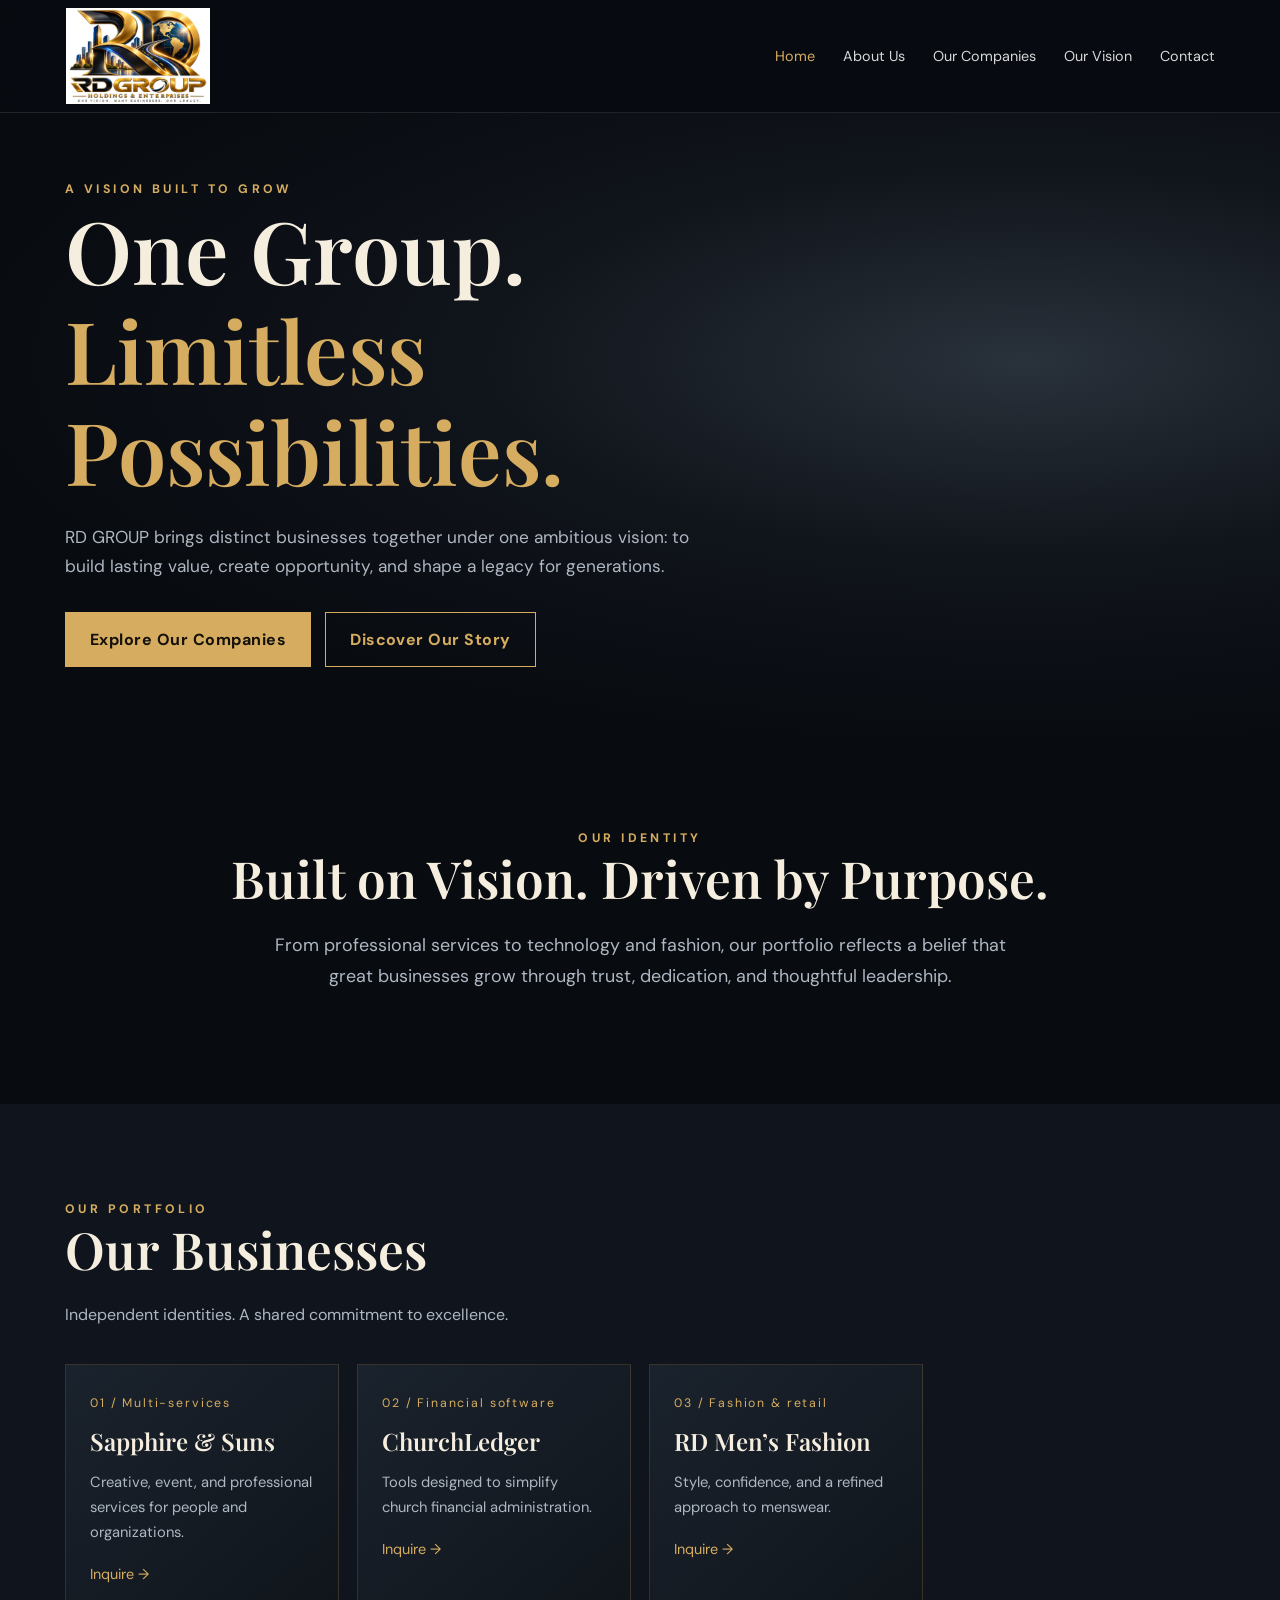
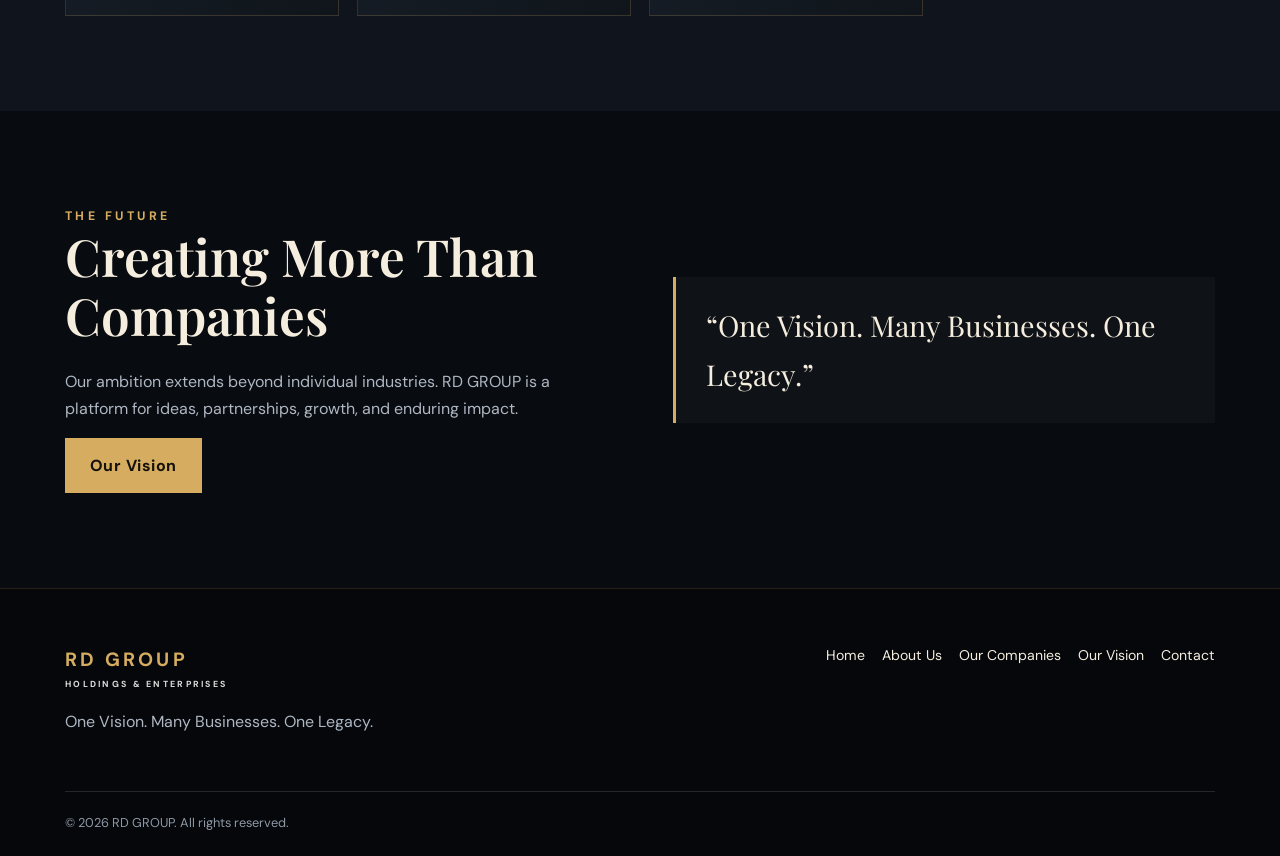
==== index.html @ f7d11ef2 "Move RD Group logo to header on all pages" ====
<!doctype html><html lang="en"><head><meta charset="UTF-8"><meta name="viewport" content="width=device-width,initial-scale=1"><meta name="description" content="RD GROUP luxury corporate parent brand and portfolio."><title>Home | RD GROUP</title><link rel="stylesheet" href="styles.css"></head><body><header class="header"><div class="container navwrap"><a class="brand" href="index.html" aria-label="RD Group home"><img class="header-logo" src="assets/rd-group-logo.jpeg" alt="RD Group — Holdings & Enterprises"></a><button class="menu" aria-label="Toggle navigation" aria-expanded="false">☰</button><nav class="links" aria-label="Main navigation"><a class="active" href="index.html">Home</a><a class="" href="about.html">About Us</a><a class="" href="companies.html">Our Companies</a><a class="" href="vision.html">Our Vision</a><a class="" href="contact.html">Contact</a></nav></div></header><main><section class="hero"><div class="container hero-grid"><div><div class="eyebrow">A vision built to grow</div><h1>One Group.<br><span class="gold">Limitless Possibilities.</span></h1><p>RD GROUP brings distinct businesses together under one ambitious vision: to build lasting value, create opportunity, and shape a legacy for generations.</p><div class="buttons"><a class="btn" href="companies.html">Explore Our Companies</a><a class="btn alt" href="about.html">Discover Our Story</a></div></div></div></section><section class="section"><div class="container center"><div class="eyebrow">Our identity</div><h2>Built on Vision. Driven by Purpose.</h2><p class="lead">From professional services to technology and fashion, our portfolio reflects a belief that great businesses grow through trust, dedication, and thoughtful leadership.</p></div></section><section class="section dark"><div class="container"><div class="eyebrow">Our portfolio</div><h2>Our Businesses</h2><p>Independent identities. A shared commitment to excellence.</p><div class="grid"><article class="card"><div class="num">01 / Multi-services</div><h3>Sapphire &amp; Suns</h3><p>Creative, event, and professional services for people and organizations.</p><a href="contact.html">Inquire →</a></article><article class="card"><div class="num">02 / Financial software</div><h3>ChurchLedger</h3><p>Tools designed to simplify church financial administration.</p><a href="contact.html">Inquire →</a></article><article class="card"><div class="num">03 / Fashion &amp; retail</div><h3>RD Men’s Fashion</h3><p>Style, confidence, and a refined approach to menswear.</p><a href="contact.html">Inquire →</a></article></div></div></section><section class="section"><div class="container split"><div><div class="eyebrow">The future</div><h2>Creating More Than Companies</h2><p>Our ambition extends beyond individual industries. RD GROUP is a platform for ideas, partnerships, growth, and enduring impact.</p><a class="btn" href="vision.html">Our Vision</a></div><div class="quote">“One Vision. Many Businesses. One Legacy.”</div></div></section></main><footer class="footer"><div class="container"><div class="footgrid"><div><div class="brand">RD GROUP<small>HOLDINGS & ENTERPRISES</small></div><p>One Vision. Many Businesses. One Legacy.</p></div><nav class="footlinks"><a class="active" href="index.html">Home</a><a class="" href="about.html">About Us</a><a class="" href="companies.html">Our Companies</a><a class="" href="vision.html">Our Vision</a><a class="" href="contact.html">Contact</a></nav></div><div class="copyright">© <span id="year"></span> RD GROUP. All rights reserved.</div></div></footer><script src="script.js"></script></body></html>
---- styles.css ----
@import url('https://fonts.googleapis.com/css2?family=DM+Sans:wght@400;500;600;700&family=Playfair+Display:wght@500;600;700&display=swap');:root{--black:#080b10;--panel:#111923;--gold:#d6ad60;--cream:#f5eedf;--muted:#aeb7c2}*{box-sizing:border-box}html{scroll-behavior:smooth}body{margin:0;background:var(--black);color:var(--cream);font:16px/1.7 'DM Sans',sans-serif}a{color:inherit;text-decoration:none}h1,h2,h3{font-family:'Playfair Display',serif;line-height:1.16;font-weight:600}h1{font-size:clamp(2.7rem,7vw,5.4rem);margin:0 0 22px}h2{font-size:clamp(2rem,4vw,3.2rem);margin:0 0 22px}h3{font-size:1.5rem}p{color:var(--muted)}.container{width:min(1150px,90%);margin:auto}.header{position:sticky;top:0;z-index:20;background:#080b10ef;border-bottom:1px solid #ffffff1a;backdrop-filter:blur(15px)}.navwrap{display:flex;align-items:center;justify-content:space-between;min-height:80px}.brand{font-weight:700;letter-spacing:.16em;font-size:1.2rem;color:var(--gold)}.brand small{display:block;font-size:.55rem;letter-spacing:.26em;color:#ddd}.links{display:flex;gap:28px;align-items:center}.links a{font-size:.9rem;color:#d7d7d7}.links a:hover,.links a.active{color:var(--gold)}.menu{display:none;background:none;color:var(--gold);border:1px solid #6b5835;padding:8px 12px;border-radius:4px;font-size:1.4rem}.hero{min-height:690px;display:grid;align-items:center;background:radial-gradient(ellipse at 80% 40%,#29313a 0%,#10141b 38%,#080b10 73%)}.hero-grid{display:grid;grid-template-columns:1.05fr .95fr;gap:30px;align-items:center}.eyebrow{text-transform:uppercase;color:var(--gold);font-size:.77rem;letter-spacing:.28em;font-weight:700}.gold{color:var(--gold)}.hero p{font-size:1.08rem;max-width:560px}.hero-logo{width:100%;max-width:540px;box-shadow:0 15px 65px #0008}.buttons{display:flex;flex-wrap:wrap;gap:14px;margin-top:30px}.btn{display:inline-block;border:1px solid var(--gold);background:var(--gold);color:#14100a;font-weight:700;padding:13px 24px;letter-spacing:.03em}.btn.alt{background:transparent;color:var(--gold)}.section{padding:95px 0}.section.dark{background:#10151d}.lead{max-width:740px;font-size:1.12rem}.grid{display:grid;grid-template-columns:repeat(4,1fr);gap:18px;margin-top:35px}.card{padding:28px 24px;border:1px solid #b88c4838;background:linear-gradient(140deg,#1a222d,#10151b);min-height:235px}.card .num{font-size:.77rem;color:var(--gold);letter-spacing:.15em}.card h3{margin:14px 0}.card p{font-size:.92rem}.card a{color:var(--gold);font-size:.9rem}.split{display:grid;grid-template-columns:1fr 1fr;gap:65px;align-items:center}.quote{border-left:3px solid var(--gold);padding:24px 30px;background:#ffffff07;font-family:'Playfair Display',serif;font-size:1.8rem}.pagehero{padding:115px 0 90px;background:radial-gradient(circle at 85% 10%,#26313b,#090c12 65%);border-bottom:1px solid #ffffff16}.pagehero p{max-width:730px;font-size:1.15rem}.pill{display:inline-block;border:1px solid #98743b;padding:6px 12px;color:var(--gold);font-size:.78rem;letter-spacing:.08em;margin:6px 6px 6px 0}.contact-grid{display:grid;grid-template-columns:.8fr 1.2fr;gap:55px}.field{display:block;margin-bottom:18px;color:#e9e3d6;font-size:.9rem}.field input,.field textarea,.field select{display:block;width:100%;padding:14px;margin-top:7px;background:#151d27;border:1px solid #ffffff30;color:white;font:inherit;border-radius:0}.field textarea{min-height:150px}.notice{font-size:.86rem;color:#c9b995}.footer{padding:55px 0 22px;background:#05070b;border-top:1px solid #b88c4830}.footgrid{display:flex;justify-content:space-between;gap:30px;flex-wrap:wrap}.footlinks{display:flex;flex-wrap:wrap;gap:17px;font-size:.88rem}.copyright{border-top:1px solid #ffffff20;margin-top:40px;padding-top:20px;font-size:.8rem;color:#8e98a5}.center{text-align:center}.center .lead{margin-left:auto;margin-right:auto}@media(max-width:850px){.grid{grid-template-columns:repeat(2,1fr)}.hero-grid,.split,.contact-grid{grid-template-columns:1fr}.hero{padding:70px 0}.hero-logo{max-width:400px}.menu{display:block}.links{display:none;position:absolute;left:0;right:0;top:80px;background:#10151d;flex-direction:column;padding:24px}.links.open{display:flex}}@media(max-width:520px){.grid{grid-template-columns:1fr}.section{padding:65px 0}.pagehero{padding:75px 0}.hero-logo{max-width:100%}}
.brand:has(.header-logo){display:flex;align-items:center;line-height:1;letter-spacing:normal;padding:8px 0}.header-logo{display:block;width:145px;height:auto;max-height:96px;object-fit:contain}.hero-grid{grid-template-columns:1fr}.hero-grid>div{max-width:850px}.hero{min-height:620px}.hero p{max-width:650px}@media(max-width:850px){.links{top:100%}.header-logo{width:115px;max-height:78px}}
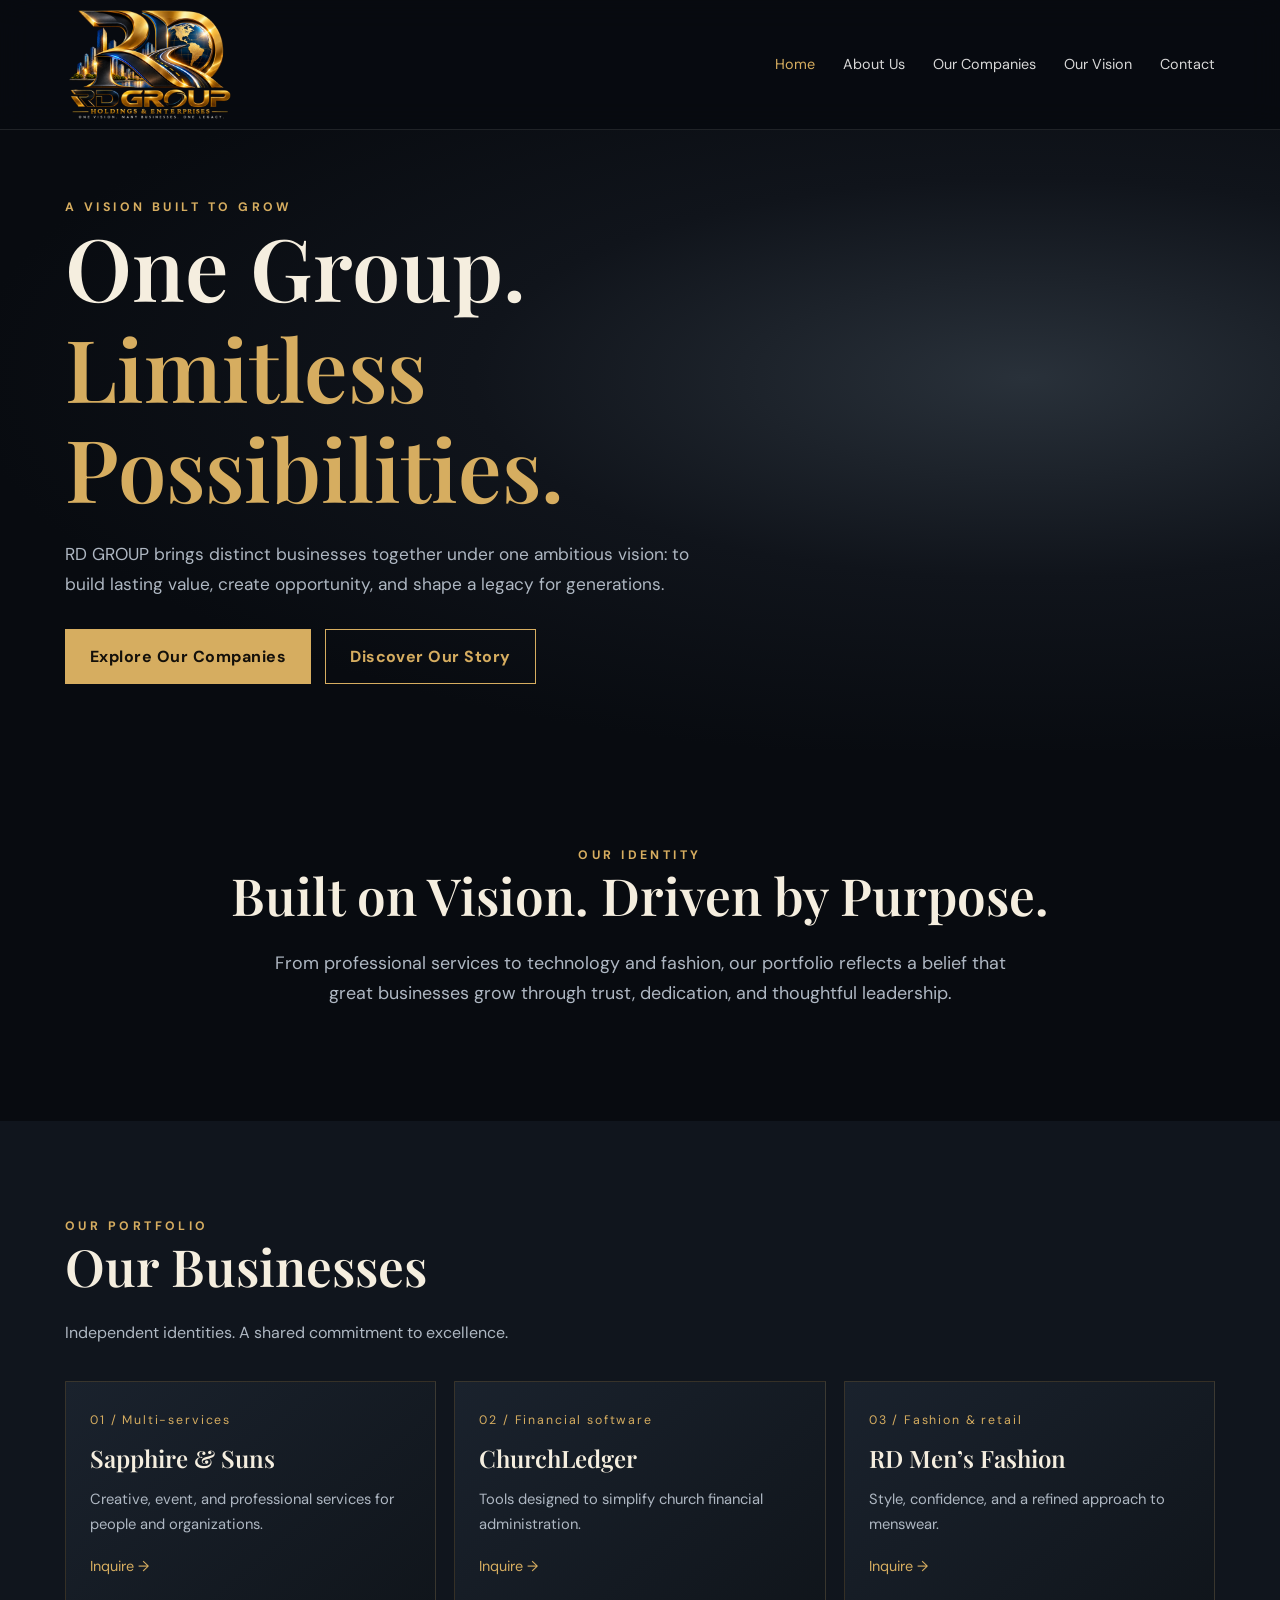
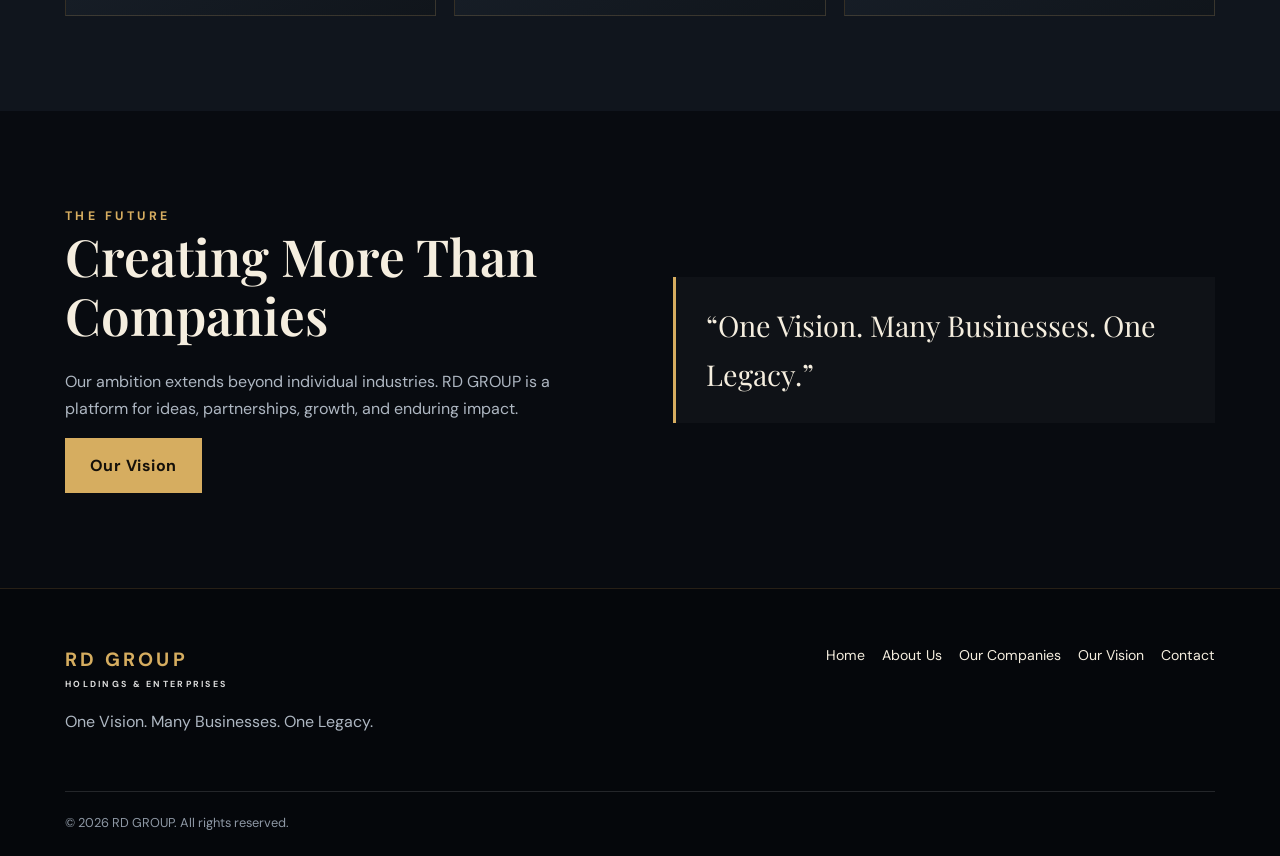
==== commit 3e003b75: "Prepare approved RD Group website for donatiengroup.com" ====
--- a/index.html
+++ b/index.html
@@ -1 +1,5 @@
-<!doctype html><html lang="en"><head><meta charset="UTF-8"><meta name="viewport" content="width=device-width,initial-scale=1"><meta name="description" content="RD GROUP luxury corporate parent brand and portfolio."><title>Home | RD GROUP</title><link rel="stylesheet" href="styles.css"></head><body><header class="header"><div class="container navwrap"><a class="brand" href="index.html" aria-label="RD Group home"><img class="header-logo" src="assets/rd-group-logo.jpeg" alt="RD Group — Holdings & Enterprises"></a><button class="menu" aria-label="Toggle navigation" aria-expanded="false">☰</button><nav class="links" aria-label="Main navigation"><a class="active" href="index.html">Home</a><a class="" href="about.html">About Us</a><a class="" href="companies.html">Our Companies</a><a class="" href="vision.html">Our Vision</a><a class="" href="contact.html">Contact</a></nav></div></header><main><section class="hero"><div class="container hero-grid"><div><div class="eyebrow">A vision built to grow</div><h1>One Group.<br><span class="gold">Limitless Possibilities.</span></h1><p>RD GROUP brings distinct businesses together under one ambitious vision: to build lasting value, create opportunity, and shape a legacy for generations.</p><div class="buttons"><a class="btn" href="companies.html">Explore Our Companies</a><a class="btn alt" href="about.html">Discover Our Story</a></div></div></div></section><section class="section"><div class="container center"><div class="eyebrow">Our identity</div><h2>Built on Vision. Driven by Purpose.</h2><p class="lead">From professional services to technology and fashion, our portfolio reflects a belief that great businesses grow through trust, dedication, and thoughtful leadership.</p></div></section><section class="section dark"><div class="container"><div class="eyebrow">Our portfolio</div><h2>Our Businesses</h2><p>Independent identities. A shared commitment to excellence.</p><div class="grid"><article class="card"><div class="num">01 / Multi-services</div><h3>Sapphire &amp; Suns</h3><p>Creative, event, and professional services for people and organizations.</p><a href="contact.html">Inquire →</a></article><article class="card"><div class="num">02 / Financial software</div><h3>ChurchLedger</h3><p>Tools designed to simplify church financial administration.</p><a href="contact.html">Inquire →</a></article><article class="card"><div class="num">03 / Fashion &amp; retail</div><h3>RD Men’s Fashion</h3><p>Style, confidence, and a refined approach to menswear.</p><a href="contact.html">Inquire →</a></article></div></div></section><section class="section"><div class="container split"><div><div class="eyebrow">The future</div><h2>Creating More Than Companies</h2><p>Our ambition extends beyond individual industries. RD GROUP is a platform for ideas, partnerships, growth, and enduring impact.</p><a class="btn" href="vision.html">Our Vision</a></div><div class="quote">“One Vision. Many Businesses. One Legacy.”</div></div></section></main><footer class="footer"><div class="container"><div class="footgrid"><div><div class="brand">RD GROUP<small>HOLDINGS & ENTERPRISES</small></div><p>One Vision. Many Businesses. One Legacy.</p></div><nav class="footlinks"><a class="active" href="index.html">Home</a><a class="" href="about.html">About Us</a><a class="" href="companies.html">Our Companies</a><a class="" href="vision.html">Our Vision</a><a class="" href="contact.html">Contact</a></nav></div><div class="copyright">© <span id="year"></span> RD GROUP. All rights reserved.</div></div></footer><script src="script.js"></script></body></html>+<!doctype html><html lang="en"><head><meta charset="UTF-8"><meta name="viewport" content="width=device-width,initial-scale=1"><meta name="description" content="RD Group brings businesses together under one vision: useful services, thoughtful growth, and a lasting legacy."><title>RD Group — Holdings & Enterprises</title><style>@import url('https://fonts.googleapis.com/css2?family=DM+Sans:wght@400;500;600;700&family=Playfair+Display:wght@500;600;700&display=swap');:root{--black:#080b10;--panel:#111923;--gold:#d6ad60;--cream:#f5eedf;--muted:#aeb7c2}*{box-sizing:border-box}html{scroll-behavior:smooth}body{margin:0;background:var(--black);color:var(--cream);font:16px/1.7 'DM Sans',sans-serif}a{color:inherit;text-decoration:none}h1,h2,h3{font-family:'Playfair Display',serif;line-height:1.16;font-weight:600}h1{font-size:clamp(2.7rem,7vw,5.4rem);margin:0 0 22px}h2{font-size:clamp(2rem,4vw,3.2rem);margin:0 0 22px}h3{font-size:1.5rem}p{color:var(--muted)}.container{width:min(1150px,90%);margin:auto}.header{position:sticky;top:0;z-index:20;background:#080b10ef;border-bottom:1px solid #ffffff1a;backdrop-filter:blur(15px)}.navwrap{display:flex;align-items:center;justify-content:space-between;min-height:80px}.brand{font-weight:700;letter-spacing:.16em;font-size:1.2rem;color:var(--gold)}.brand small{display:block;font-size:.55rem;letter-spacing:.26em;color:#ddd}.links{display:flex;gap:28px;align-items:center}.links a{font-size:.9rem;color:#d7d7d7}.links a:hover,.links a.active{color:var(--gold)}.menu{display:none;background:none;color:var(--gold);border:1px solid #6b5835;padding:8px 12px;border-radius:4px;font-size:1.4rem}.hero{min-height:690px;display:grid;align-items:center;background:radial-gradient(ellipse at 80% 40%,#29313a 0%,#10141b 38%,#080b10 73%)}.hero-grid{display:grid;grid-template-columns:1.05fr .95fr;gap:30px;align-items:center}.eyebrow{text-transform:uppercase;color:var(--gold);font-size:.77rem;letter-spacing:.28em;font-weight:700}.gold{color:var(--gold)}.hero p{font-size:1.08rem;max-width:560px}.hero-logo{width:100%;max-width:540px;box-shadow:0 15px 65px #0008}.buttons{display:flex;flex-wrap:wrap;gap:14px;margin-top:30px}.btn{display:inline-block;border:1px solid var(--gold);background:var(--gold);color:#14100a;font-weight:700;padding:13px 24px;letter-spacing:.03em}.btn.alt{background:transparent;color:var(--gold)}.section{padding:95px 0}.section.dark{background:#10151d}.lead{max-width:740px;font-size:1.12rem}.grid{display:grid;grid-template-columns:repeat(4,1fr);gap:18px;margin-top:35px}.card{padding:28px 24px;border:1px solid #b88c4838;background:linear-gradient(140deg,#1a222d,#10151b);min-height:235px}.card .num{font-size:.77rem;color:var(--gold);letter-spacing:.15em}.card h3{margin:14px 0}.card p{font-size:.92rem}.card a{color:var(--gold);font-size:.9rem}.split{display:grid;grid-template-columns:1fr 1fr;gap:65px;align-items:center}.quote{border-left:3px solid var(--gold);padding:24px 30px;background:#ffffff07;font-family:'Playfair Display',serif;font-size:1.8rem}.pagehero{padding:115px 0 90px;background:radial-gradient(circle at 85% 10%,#26313b,#090c12 65%);border-bottom:1px solid #ffffff16}.pagehero p{max-width:730px;font-size:1.15rem}.pill{display:inline-block;border:1px solid #98743b;padding:6px 12px;color:var(--gold);font-size:.78rem;letter-spacing:.08em;margin:6px 6px 6px 0}.contact-grid{display:grid;grid-template-columns:.8fr 1.2fr;gap:55px}.field{display:block;margin-bottom:18px;color:#e9e3d6;font-size:.9rem}.field input,.field textarea,.field select{display:block;width:100%;padding:14px;margin-top:7px;background:#151d27;border:1px solid #ffffff30;color:white;font:inherit;border-radius:0}.field textarea{min-height:150px}.notice{font-size:.86rem;color:#c9b995}.footer{padding:55px 0 22px;background:#05070b;border-top:1px solid #b88c4830}.footgrid{display:flex;justify-content:space-between;gap:30px;flex-wrap:wrap}.footlinks{display:flex;flex-wrap:wrap;gap:17px;font-size:.88rem}.copyright{border-top:1px solid #ffffff20;margin-top:40px;padding-top:20px;font-size:.8rem;color:#8e98a5}.center{text-align:center}.center .lead{margin-left:auto;margin-right:auto}@media(max-width:850px){.grid{grid-template-columns:repeat(2,1fr)}.hero-grid,.split,.contact-grid{grid-template-columns:1fr}.hero{padding:70px 0}.hero-logo{max-width:400px}.menu{display:block}.links{display:none;position:absolute;left:0;right:0;top:80px;background:#10151d;flex-direction:column;padding:24px}.links.open{display:flex}}@media(max-width:520px){.grid{grid-template-columns:1fr}.section{padding:65px 0}.pagehero{padding:75px 0}.hero-logo{max-width:100%}}
+.brand:has(.header-logo){display:flex;align-items:center;line-height:1;letter-spacing:normal;padding:8px 0}.header-logo{display:block;width:145px;height:auto;max-height:96px;object-fit:contain}.hero-grid{grid-template-columns:1fr}.hero-grid>div{max-width:850px}.hero{min-height:620px}.hero p{max-width:650px}@media(max-width:850px){.links{top:100%}.header-logo{width:115px;max-height:78px}}
+
+[hidden]{display:none!important}.header-logo{width:170px;max-height:114px}.grid:has(>.card:nth-child(3):last-child){grid-template-columns:repeat(3,minmax(0,1fr))}a:focus-visible,button:focus-visible{outline:2px solid var(--gold);outline-offset:5px}@media(max-width:850px){.header-logo{width:125px;max-height:84px}.grid:has(>.card:nth-child(3):last-child){grid-template-columns:1fr}}</style></head><body><header class="header"><div class="container navwrap"><a class="brand" href="#index" aria-label="RD Group home"><img class="header-logo" src="[data-uri]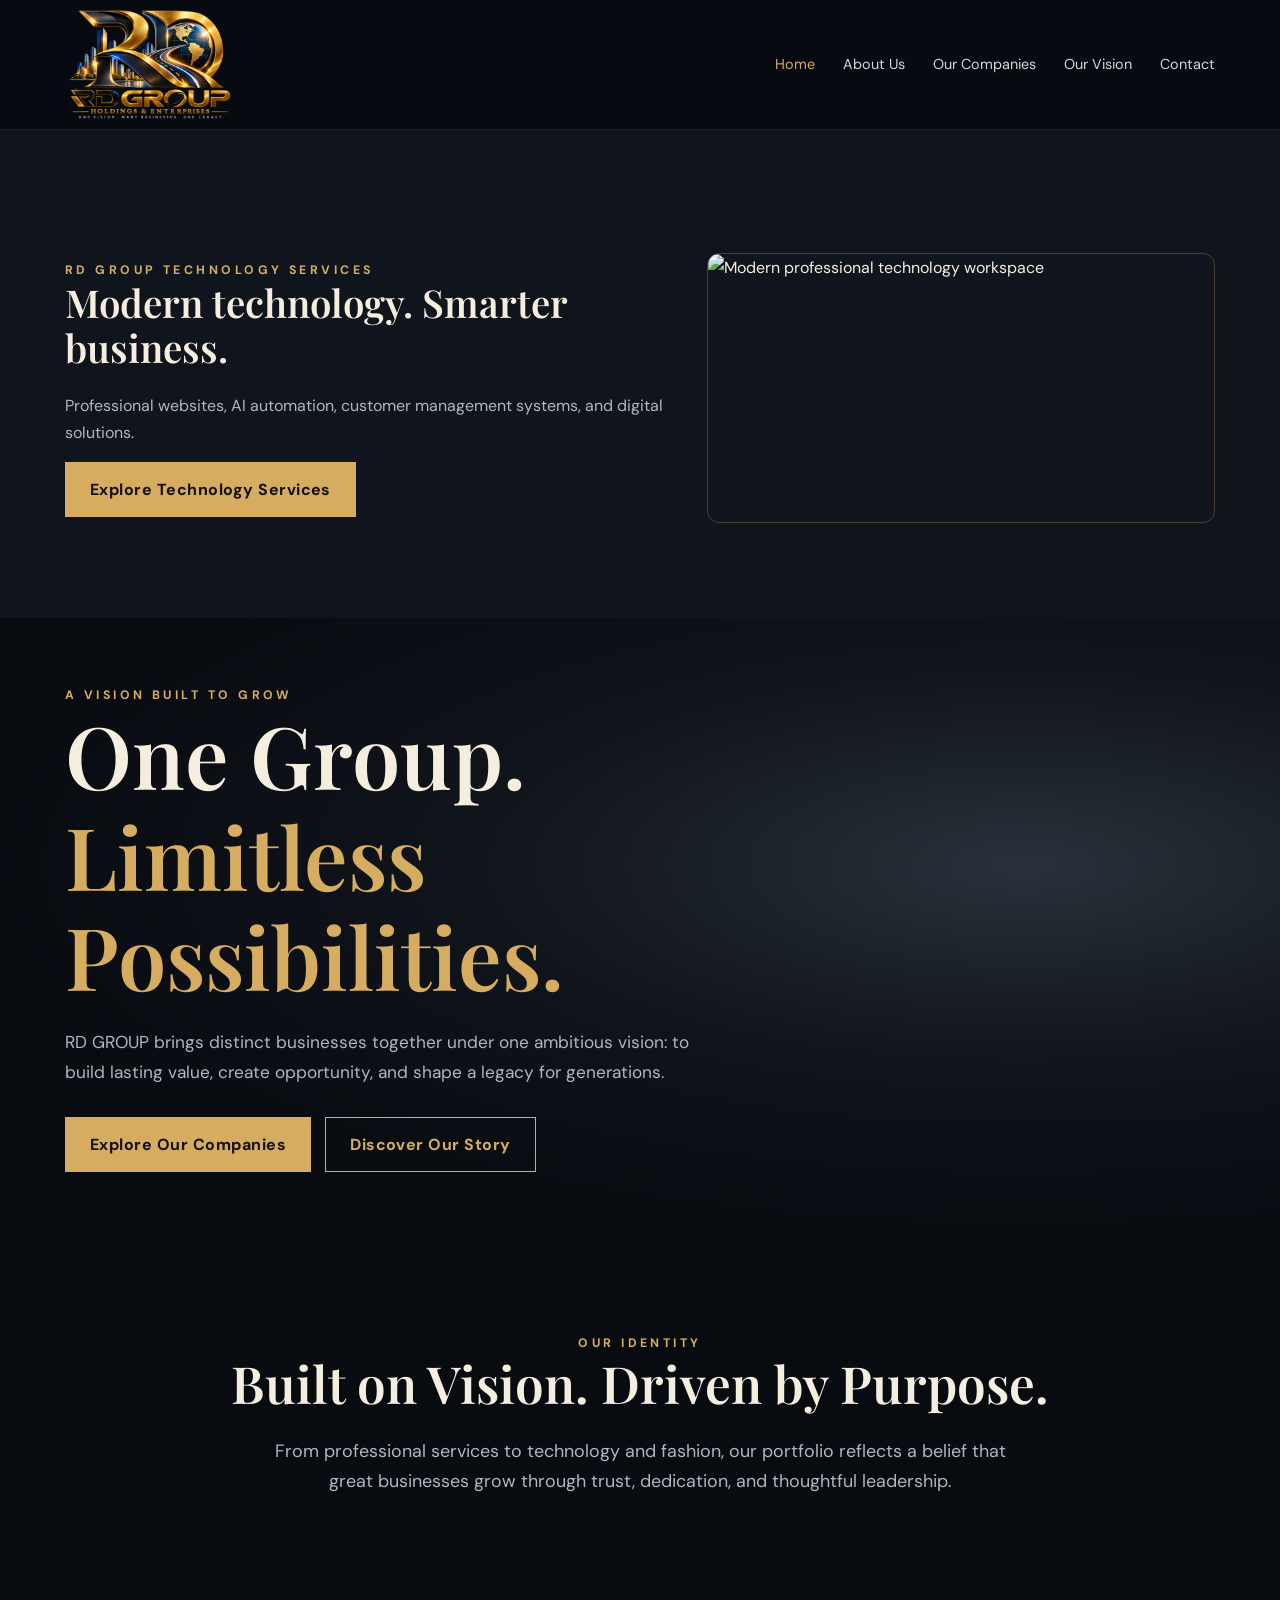
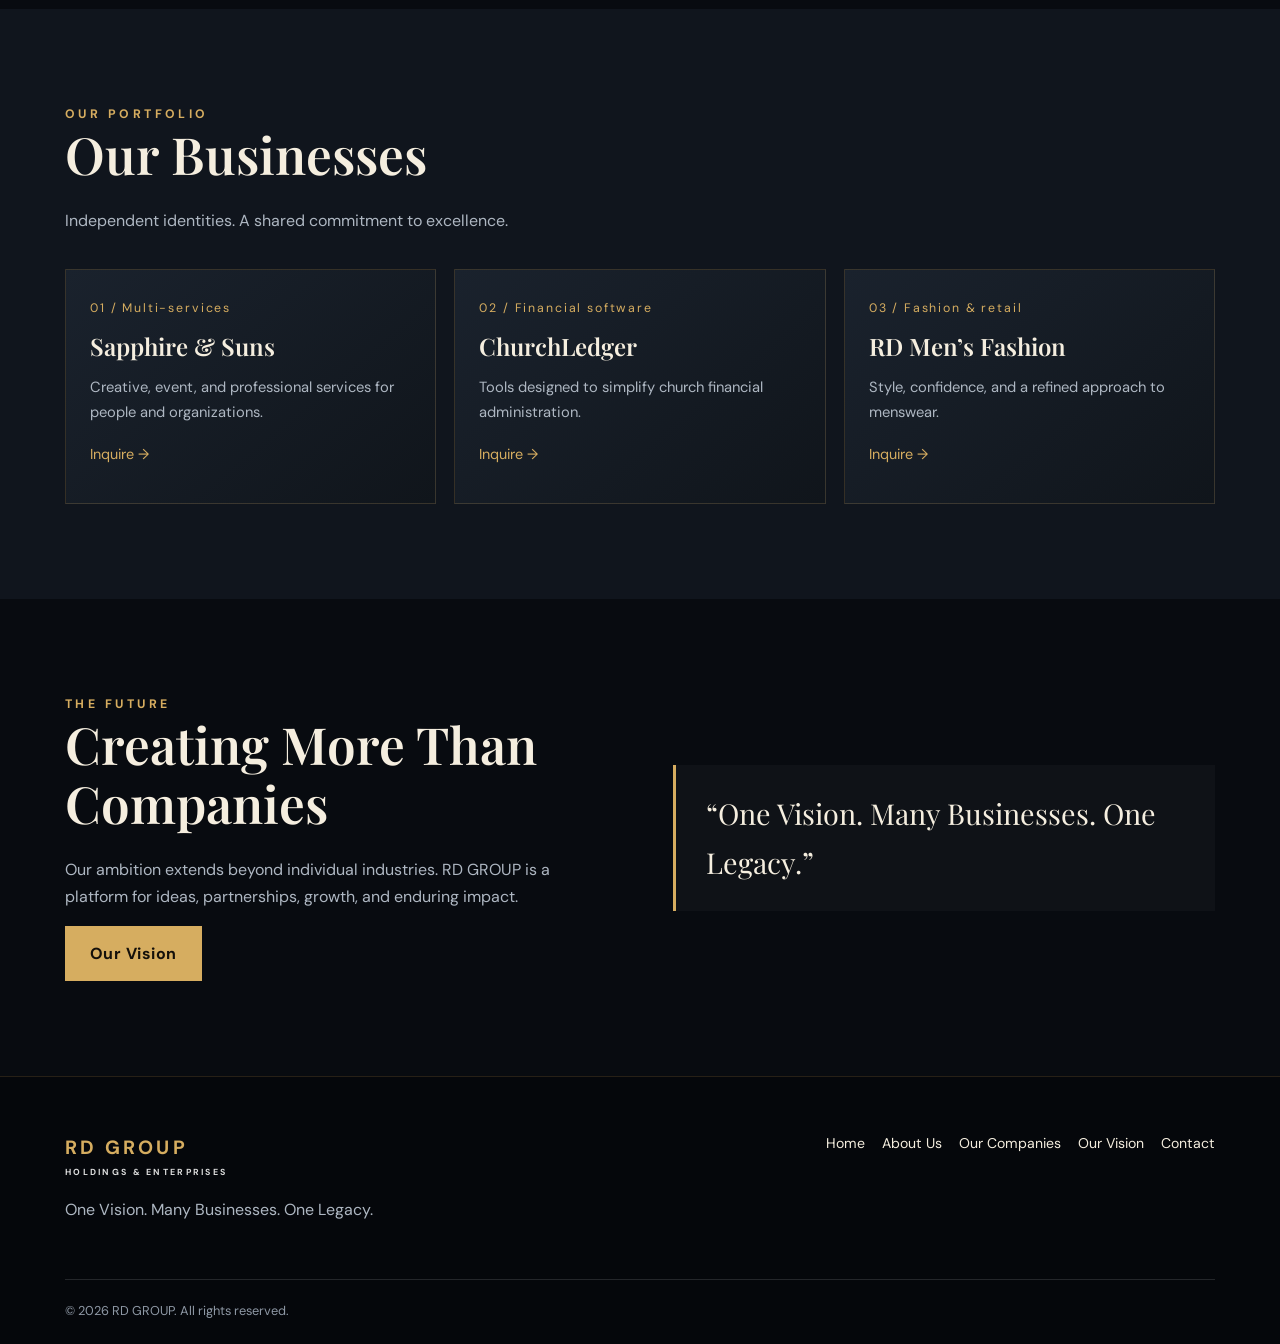
==== commit bcf329b5: "Display technology services image on RD GROUP homepage" ====
--- a/index.html
+++ b/index.html
@@ -1,5 +1,5 @@
 <!doctype html><html lang="en"><head><meta charset="UTF-8"><meta name="viewport" content="width=device-width,initial-scale=1"><meta name="description" content="RD Group brings businesses together under one vision: useful services, thoughtful growth, and a lasting legacy."><title>RD Group — Holdings & Enterprises</title><style>@import url('https://fonts.googleapis.com/css2?family=DM+Sans:wght@400;500;600;700&family=Playfair+Display:wght@500;600;700&display=swap');:root{--black:#080b10;--panel:#111923;--gold:#d6ad60;--cream:#f5eedf;--muted:#aeb7c2}*{box-sizing:border-box}html{scroll-behavior:smooth}body{margin:0;background:var(--black);color:var(--cream);font:16px/1.7 'DM Sans',sans-serif}a{color:inherit;text-decoration:none}h1,h2,h3{font-family:'Playfair Display',serif;line-height:1.16;font-weight:600}h1{font-size:clamp(2.7rem,7vw,5.4rem);margin:0 0 22px}h2{font-size:clamp(2rem,4vw,3.2rem);margin:0 0 22px}h3{font-size:1.5rem}p{color:var(--muted)}.container{width:min(1150px,90%);margin:auto}.header{position:sticky;top:0;z-index:20;background:#080b10ef;border-bottom:1px solid #ffffff1a;backdrop-filter:blur(15px)}.navwrap{display:flex;align-items:center;justify-content:space-between;min-height:80px}.brand{font-weight:700;letter-spacing:.16em;font-size:1.2rem;color:var(--gold)}.brand small{display:block;font-size:.55rem;letter-spacing:.26em;color:#ddd}.links{display:flex;gap:28px;align-items:center}.links a{font-size:.9rem;color:#d7d7d7}.links a:hover,.links a.active{color:var(--gold)}.menu{display:none;background:none;color:var(--gold);border:1px solid #6b5835;padding:8px 12px;border-radius:4px;font-size:1.4rem}.hero{min-height:690px;display:grid;align-items:center;background:radial-gradient(ellipse at 80% 40%,#29313a 0%,#10141b 38%,#080b10 73%)}.hero-grid{display:grid;grid-template-columns:1.05fr .95fr;gap:30px;align-items:center}.eyebrow{text-transform:uppercase;color:var(--gold);font-size:.77rem;letter-spacing:.28em;font-weight:700}.gold{color:var(--gold)}.hero p{font-size:1.08rem;max-width:560px}.hero-logo{width:100%;max-width:540px;box-shadow:0 15px 65px #0008}.buttons{display:flex;flex-wrap:wrap;gap:14px;margin-top:30px}.btn{display:inline-block;border:1px solid var(--gold);background:var(--gold);color:#14100a;font-weight:700;padding:13px 24px;letter-spacing:.03em}.btn.alt{background:transparent;color:var(--gold)}.section{padding:95px 0}.section.dark{background:#10151d}.lead{max-width:740px;font-size:1.12rem}.grid{display:grid;grid-template-columns:repeat(4,1fr);gap:18px;margin-top:35px}.card{padding:28px 24px;border:1px solid #b88c4838;background:linear-gradient(140deg,#1a222d,#10151b);min-height:235px}.card .num{font-size:.77rem;color:var(--gold);letter-spacing:.15em}.card h3{margin:14px 0}.card p{font-size:.92rem}.card a{color:var(--gold);font-size:.9rem}.split{display:grid;grid-template-columns:1fr 1fr;gap:65px;align-items:center}.quote{border-left:3px solid var(--gold);padding:24px 30px;background:#ffffff07;font-family:'Playfair Display',serif;font-size:1.8rem}.pagehero{padding:115px 0 90px;background:radial-gradient(circle at 85% 10%,#26313b,#090c12 65%);border-bottom:1px solid #ffffff16}.pagehero p{max-width:730px;font-size:1.15rem}.pill{display:inline-block;border:1px solid #98743b;padding:6px 12px;color:var(--gold);font-size:.78rem;letter-spacing:.08em;margin:6px 6px 6px 0}.contact-grid{display:grid;grid-template-columns:.8fr 1.2fr;gap:55px}.field{display:block;margin-bottom:18px;color:#e9e3d6;font-size:.9rem}.field input,.field textarea,.field select{display:block;width:100%;padding:14px;margin-top:7px;background:#151d27;border:1px solid #ffffff30;color:white;font:inherit;border-radius:0}.field textarea{min-height:150px}.notice{font-size:.86rem;color:#c9b995}.footer{padding:55px 0 22px;background:#05070b;border-top:1px solid #b88c4830}.footgrid{display:flex;justify-content:space-between;gap:30px;flex-wrap:wrap}.footlinks{display:flex;flex-wrap:wrap;gap:17px;font-size:.88rem}.copyright{border-top:1px solid #ffffff20;margin-top:40px;padding-top:20px;font-size:.8rem;color:#8e98a5}.center{text-align:center}.center .lead{margin-left:auto;margin-right:auto}@media(max-width:850px){.grid{grid-template-columns:repeat(2,1fr)}.hero-grid,.split,.contact-grid{grid-template-columns:1fr}.hero{padding:70px 0}.hero-logo{max-width:400px}.menu{display:block}.links{display:none;position:absolute;left:0;right:0;top:80px;background:#10151d;flex-direction:column;padding:24px}.links.open{display:flex}}@media(max-width:520px){.grid{grid-template-columns:1fr}.section{padding:65px 0}.pagehero{padding:75px 0}.hero-logo{max-width:100%}}
 .brand:has(.header-logo){display:flex;align-items:center;line-height:1;letter-spacing:normal;padding:8px 0}.header-logo{display:block;width:145px;height:auto;max-height:96px;object-fit:contain}.hero-grid{grid-template-columns:1fr}.hero-grid>div{max-width:850px}.hero{min-height:620px}.hero p{max-width:650px}@media(max-width:850px){.links{top:100%}.header-logo{width:115px;max-height:78px}}
 
-[hidden]{display:none!important}.header-logo{width:170px;max-height:114px}.grid:has(>.card:nth-child(3):last-child){grid-template-columns:repeat(3,minmax(0,1fr))}a:focus-visible,button:focus-visible{outline:2px solid var(--gold);outline-offset:5px}@media(max-width:850px){.header-logo{width:125px;max-height:84px}.grid:has(>.card:nth-child(3):last-child){grid-template-columns:1fr}}</style></head><body><header class="header"><div class="container navwrap"><a class="brand" href="#index" aria-label="RD Group home"><img class="header-logo" src="[data-uri]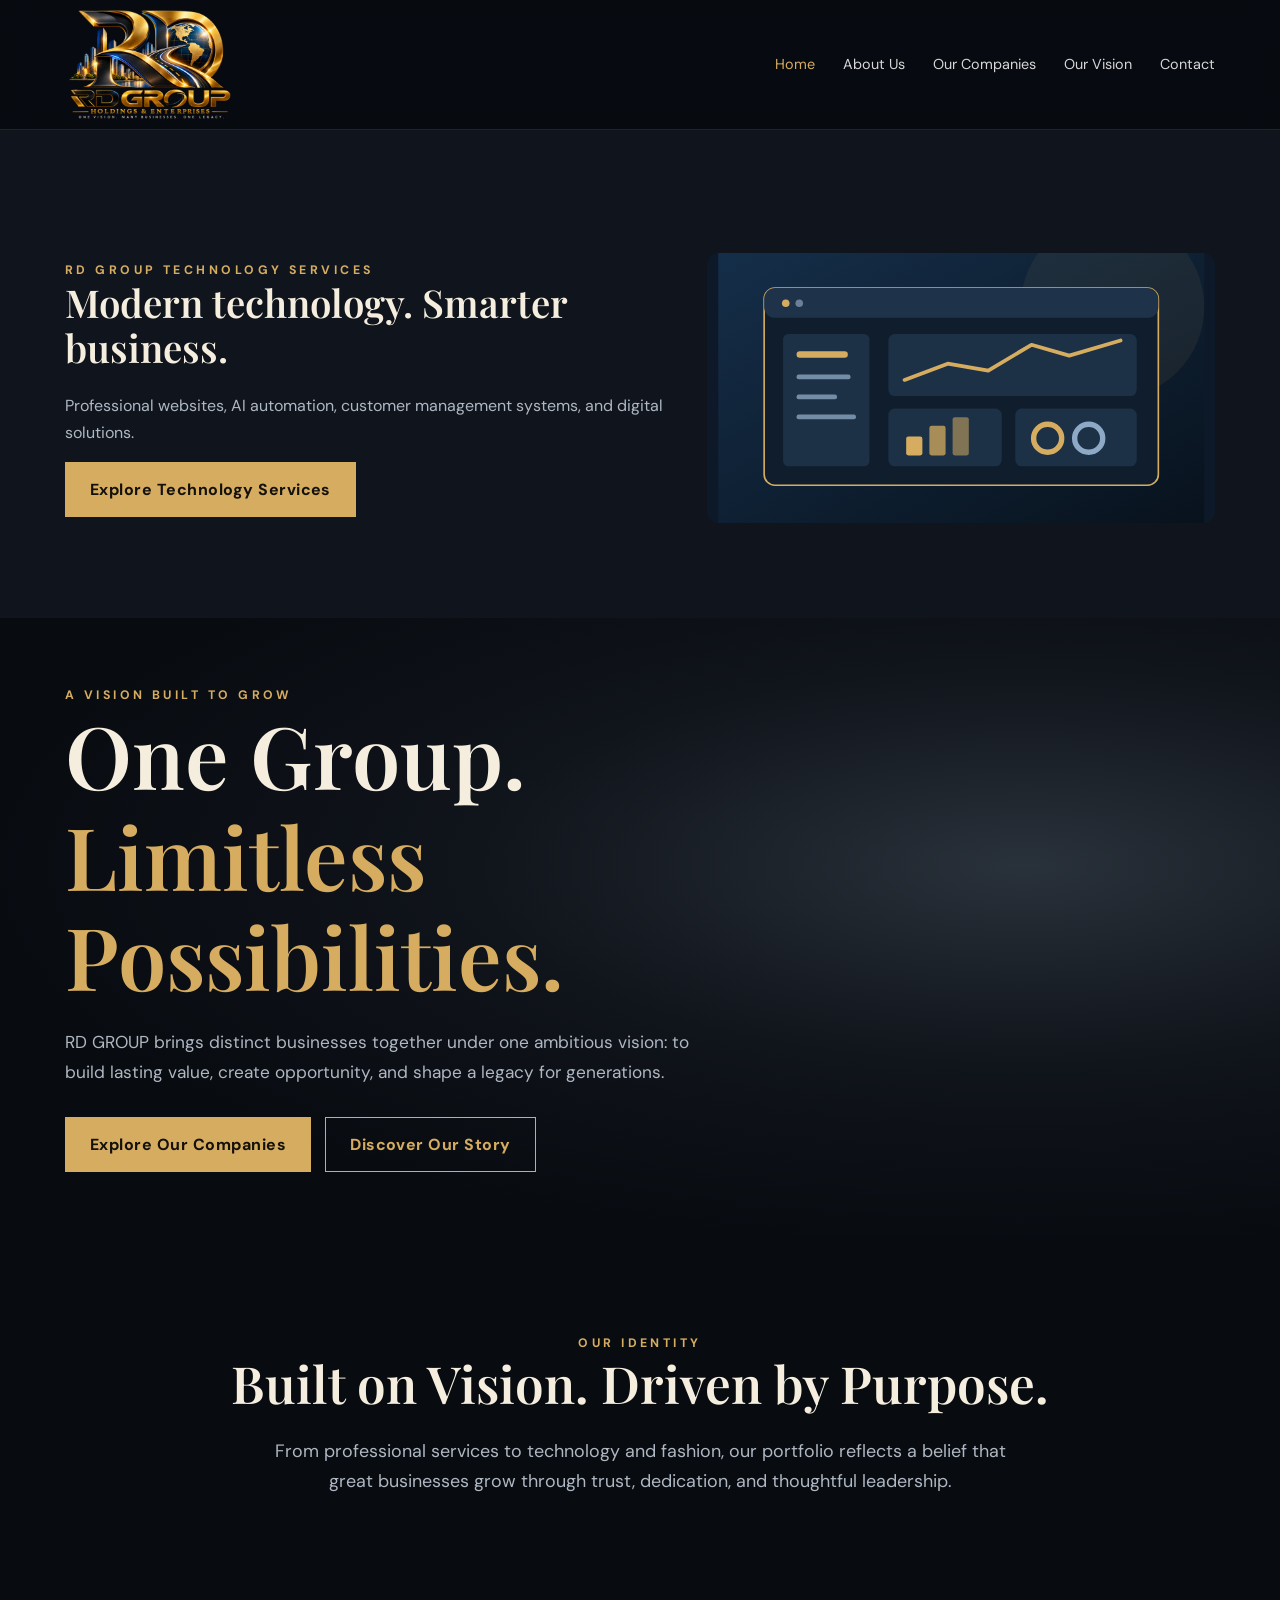
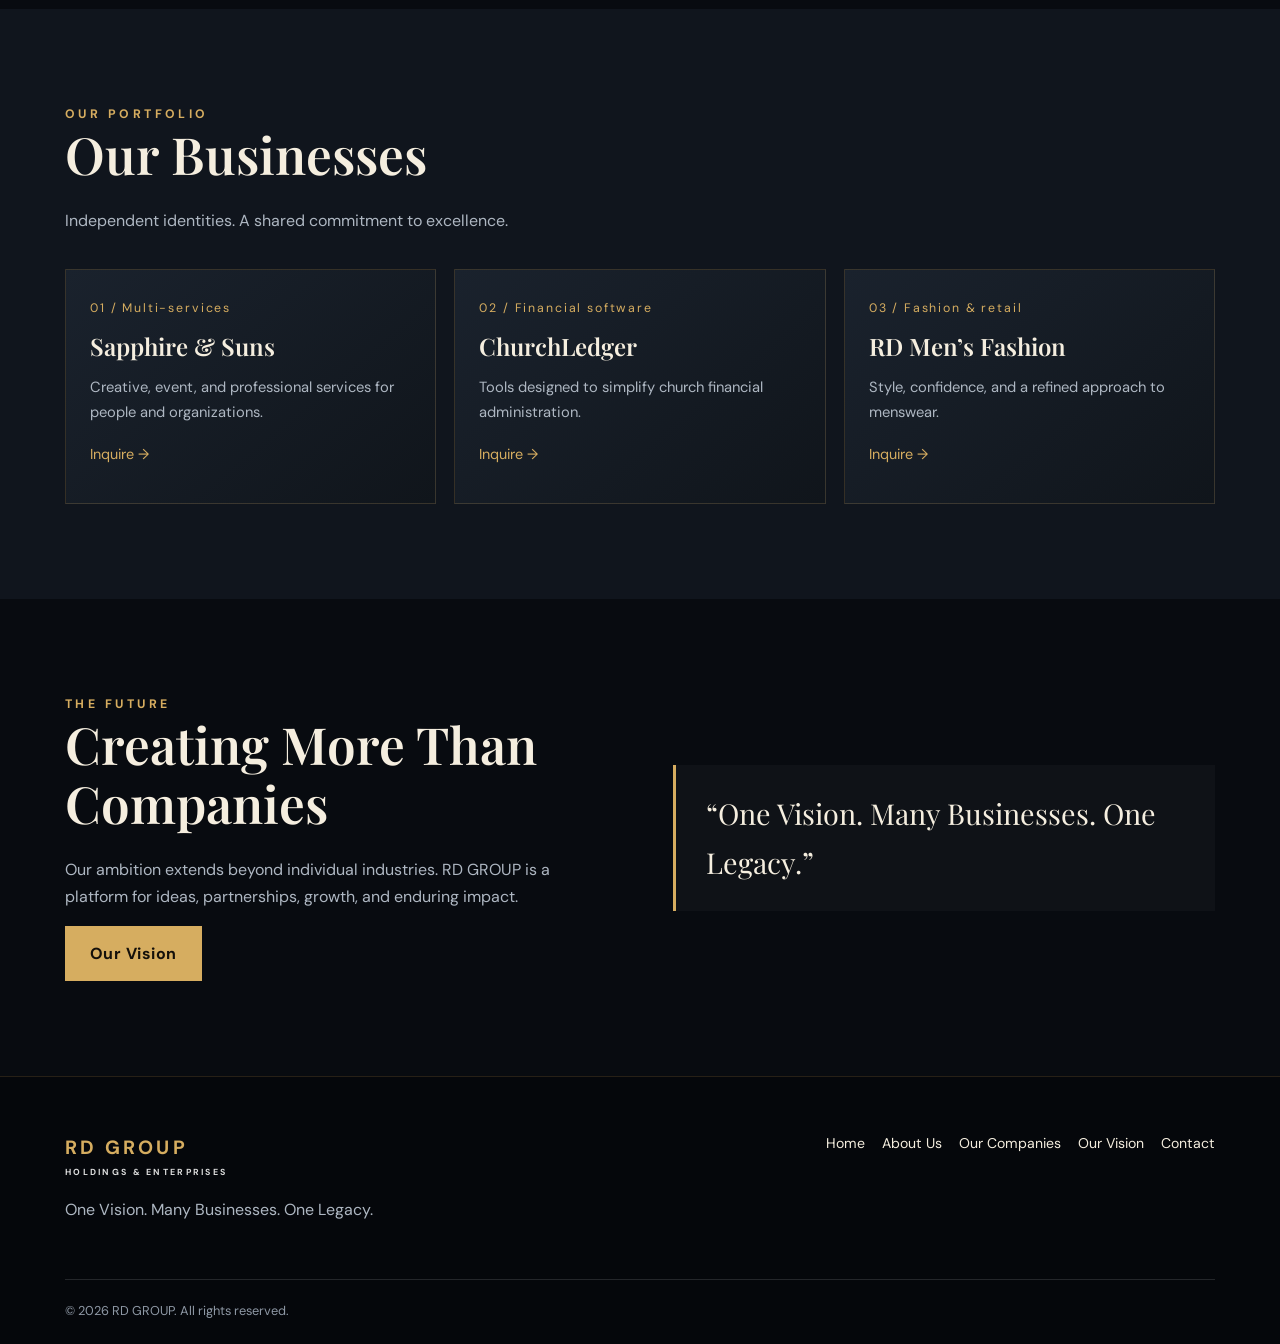
==== commit 07005f01: "Replace externally hosted homepage image with self-contained technology illustration" ====
--- a/index.html
+++ b/index.html
@@ -1,5 +1,5 @@
 <!doctype html><html lang="en"><head><meta charset="UTF-8"><meta name="viewport" content="width=device-width,initial-scale=1"><meta name="description" content="RD Group brings businesses together under one vision: useful services, thoughtful growth, and a lasting legacy."><title>RD Group — Holdings & Enterprises</title><style>@import url('https://fonts.googleapis.com/css2?family=DM+Sans:wght@400;500;600;700&family=Playfair+Display:wght@500;600;700&display=swap');:root{--black:#080b10;--panel:#111923;--gold:#d6ad60;--cream:#f5eedf;--muted:#aeb7c2}*{box-sizing:border-box}html{scroll-behavior:smooth}body{margin:0;background:var(--black);color:var(--cream);font:16px/1.7 'DM Sans',sans-serif}a{color:inherit;text-decoration:none}h1,h2,h3{font-family:'Playfair Display',serif;line-height:1.16;font-weight:600}h1{font-size:clamp(2.7rem,7vw,5.4rem);margin:0 0 22px}h2{font-size:clamp(2rem,4vw,3.2rem);margin:0 0 22px}h3{font-size:1.5rem}p{color:var(--muted)}.container{width:min(1150px,90%);margin:auto}.header{position:sticky;top:0;z-index:20;background:#080b10ef;border-bottom:1px solid #ffffff1a;backdrop-filter:blur(15px)}.navwrap{display:flex;align-items:center;justify-content:space-between;min-height:80px}.brand{font-weight:700;letter-spacing:.16em;font-size:1.2rem;color:var(--gold)}.brand small{display:block;font-size:.55rem;letter-spacing:.26em;color:#ddd}.links{display:flex;gap:28px;align-items:center}.links a{font-size:.9rem;color:#d7d7d7}.links a:hover,.links a.active{color:var(--gold)}.menu{display:none;background:none;color:var(--gold);border:1px solid #6b5835;padding:8px 12px;border-radius:4px;font-size:1.4rem}.hero{min-height:690px;display:grid;align-items:center;background:radial-gradient(ellipse at 80% 40%,#29313a 0%,#10141b 38%,#080b10 73%)}.hero-grid{display:grid;grid-template-columns:1.05fr .95fr;gap:30px;align-items:center}.eyebrow{text-transform:uppercase;color:var(--gold);font-size:.77rem;letter-spacing:.28em;font-weight:700}.gold{color:var(--gold)}.hero p{font-size:1.08rem;max-width:560px}.hero-logo{width:100%;max-width:540px;box-shadow:0 15px 65px #0008}.buttons{display:flex;flex-wrap:wrap;gap:14px;margin-top:30px}.btn{display:inline-block;border:1px solid var(--gold);background:var(--gold);color:#14100a;font-weight:700;padding:13px 24px;letter-spacing:.03em}.btn.alt{background:transparent;color:var(--gold)}.section{padding:95px 0}.section.dark{background:#10151d}.lead{max-width:740px;font-size:1.12rem}.grid{display:grid;grid-template-columns:repeat(4,1fr);gap:18px;margin-top:35px}.card{padding:28px 24px;border:1px solid #b88c4838;background:linear-gradient(140deg,#1a222d,#10151b);min-height:235px}.card .num{font-size:.77rem;color:var(--gold);letter-spacing:.15em}.card h3{margin:14px 0}.card p{font-size:.92rem}.card a{color:var(--gold);font-size:.9rem}.split{display:grid;grid-template-columns:1fr 1fr;gap:65px;align-items:center}.quote{border-left:3px solid var(--gold);padding:24px 30px;background:#ffffff07;font-family:'Playfair Display',serif;font-size:1.8rem}.pagehero{padding:115px 0 90px;background:radial-gradient(circle at 85% 10%,#26313b,#090c12 65%);border-bottom:1px solid #ffffff16}.pagehero p{max-width:730px;font-size:1.15rem}.pill{display:inline-block;border:1px solid #98743b;padding:6px 12px;color:var(--gold);font-size:.78rem;letter-spacing:.08em;margin:6px 6px 6px 0}.contact-grid{display:grid;grid-template-columns:.8fr 1.2fr;gap:55px}.field{display:block;margin-bottom:18px;color:#e9e3d6;font-size:.9rem}.field input,.field textarea,.field select{display:block;width:100%;padding:14px;margin-top:7px;background:#151d27;border:1px solid #ffffff30;color:white;font:inherit;border-radius:0}.field textarea{min-height:150px}.notice{font-size:.86rem;color:#c9b995}.footer{padding:55px 0 22px;background:#05070b;border-top:1px solid #b88c4830}.footgrid{display:flex;justify-content:space-between;gap:30px;flex-wrap:wrap}.footlinks{display:flex;flex-wrap:wrap;gap:17px;font-size:.88rem}.copyright{border-top:1px solid #ffffff20;margin-top:40px;padding-top:20px;font-size:.8rem;color:#8e98a5}.center{text-align:center}.center .lead{margin-left:auto;margin-right:auto}@media(max-width:850px){.grid{grid-template-columns:repeat(2,1fr)}.hero-grid,.split,.contact-grid{grid-template-columns:1fr}.hero{padding:70px 0}.hero-logo{max-width:400px}.menu{display:block}.links{display:none;position:absolute;left:0;right:0;top:80px;background:#10151d;flex-direction:column;padding:24px}.links.open{display:flex}}@media(max-width:520px){.grid{grid-template-columns:1fr}.section{padding:65px 0}.pagehero{padding:75px 0}.hero-logo{max-width:100%}}
 .brand:has(.header-logo){display:flex;align-items:center;line-height:1;letter-spacing:normal;padding:8px 0}.header-logo{display:block;width:145px;height:auto;max-height:96px;object-fit:contain}.hero-grid{grid-template-columns:1fr}.hero-grid>div{max-width:850px}.hero{min-height:620px}.hero p{max-width:650px}@media(max-width:850px){.links{top:100%}.header-logo{width:115px;max-height:78px}}
 
-[hidden]{display:none!important}.header-logo{width:170px;max-height:114px}.grid:has(>.card:nth-child(3):last-child){grid-template-columns:repeat(3,minmax(0,1fr))}a:focus-visible,button:focus-visible{outline:2px solid var(--gold);outline-offset:5px}@media(max-width:850px){.header-logo{width:125px;max-height:84px}.grid:has(>.card:nth-child(3):last-child){grid-template-columns:1fr}}.tech-image-banner{margin:28px auto 0;width:min(1150px,90%);display:grid;grid-template-columns:1.1fr .9fr;gap:20px;align-items:center}.tech-image-banner img{width:100%;height:270px;object-fit:cover;border-radius:12px;border:1px solid #d6ad6045}.tech-image-banner h2{font-size:clamp(1.7rem,3vw,2.5rem)}@media(max-width:750px){.tech-image-banner{grid-template-columns:1fr}.tech-image-banner img{height:220px}}</style></head><body><header class="header"><div class="container navwrap"><a class="brand" href="#index" aria-label="RD Group home"><img class="header-logo" src="[data-uri]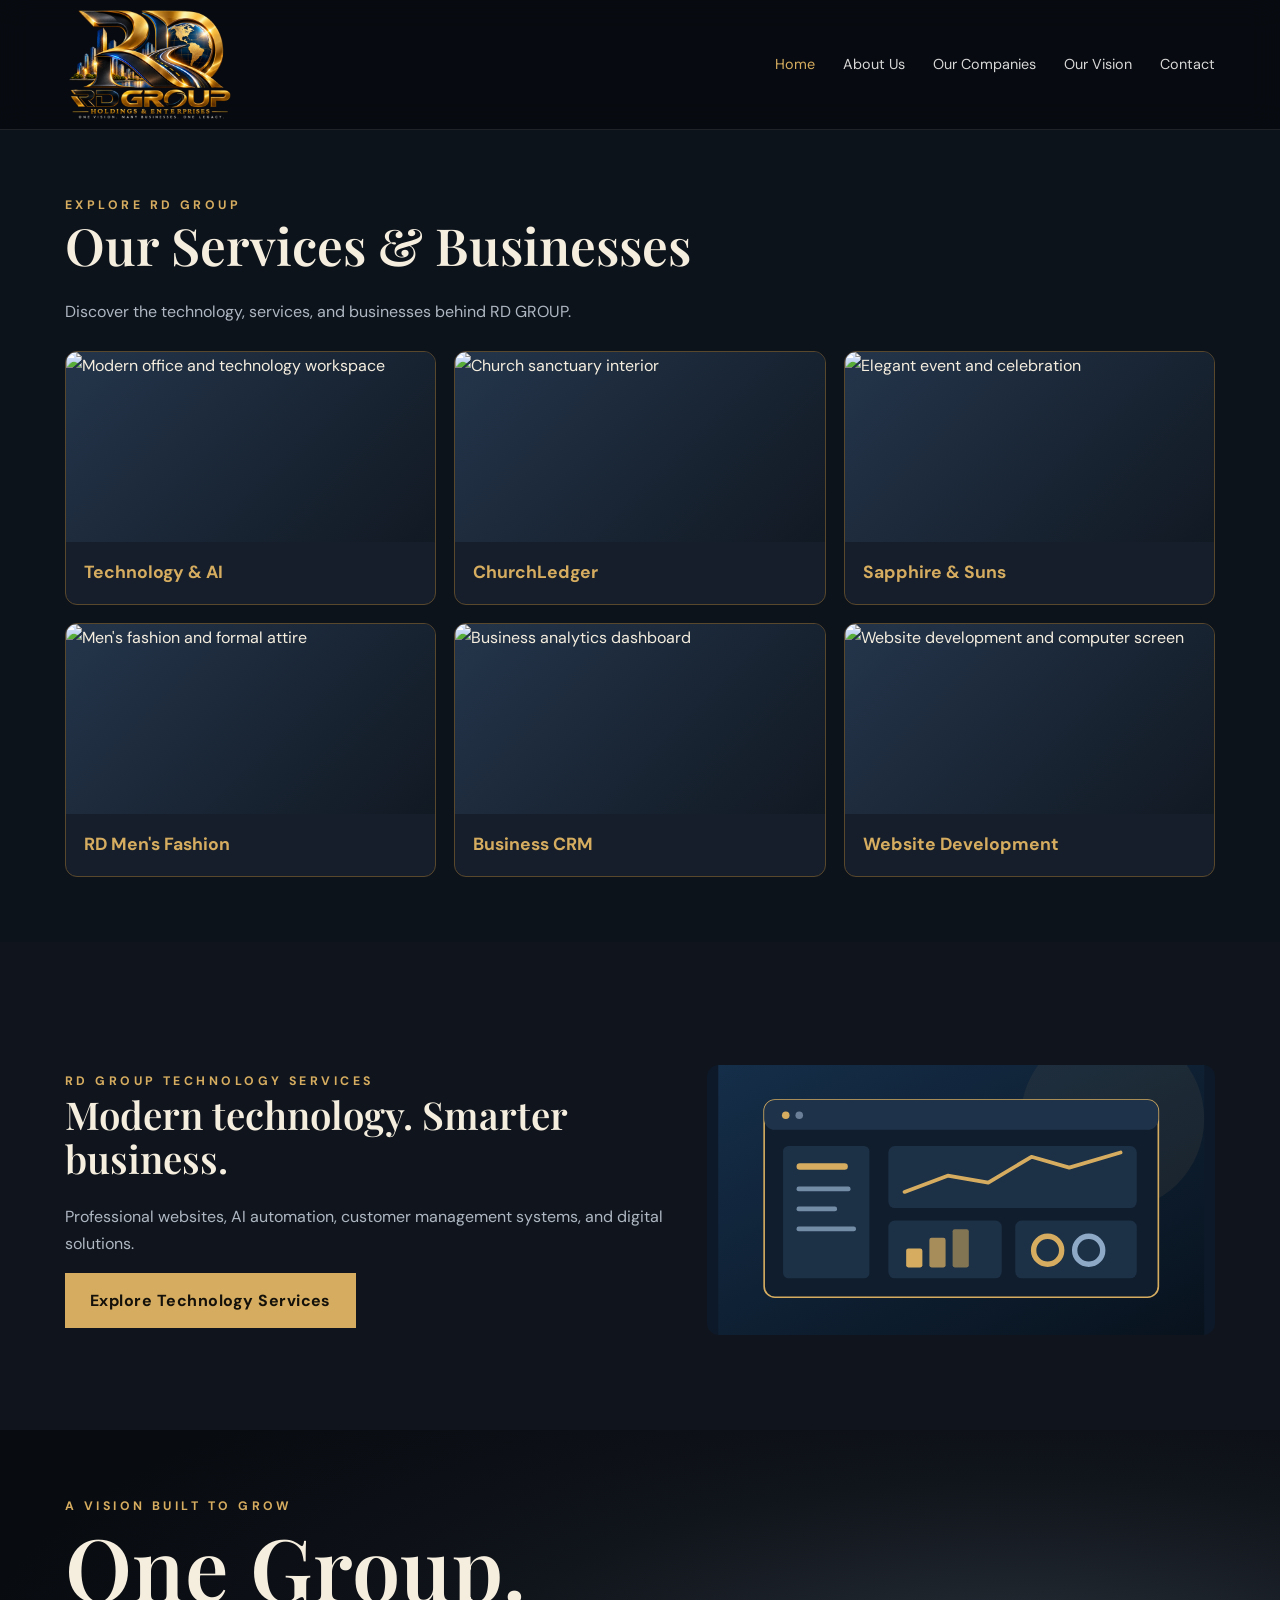
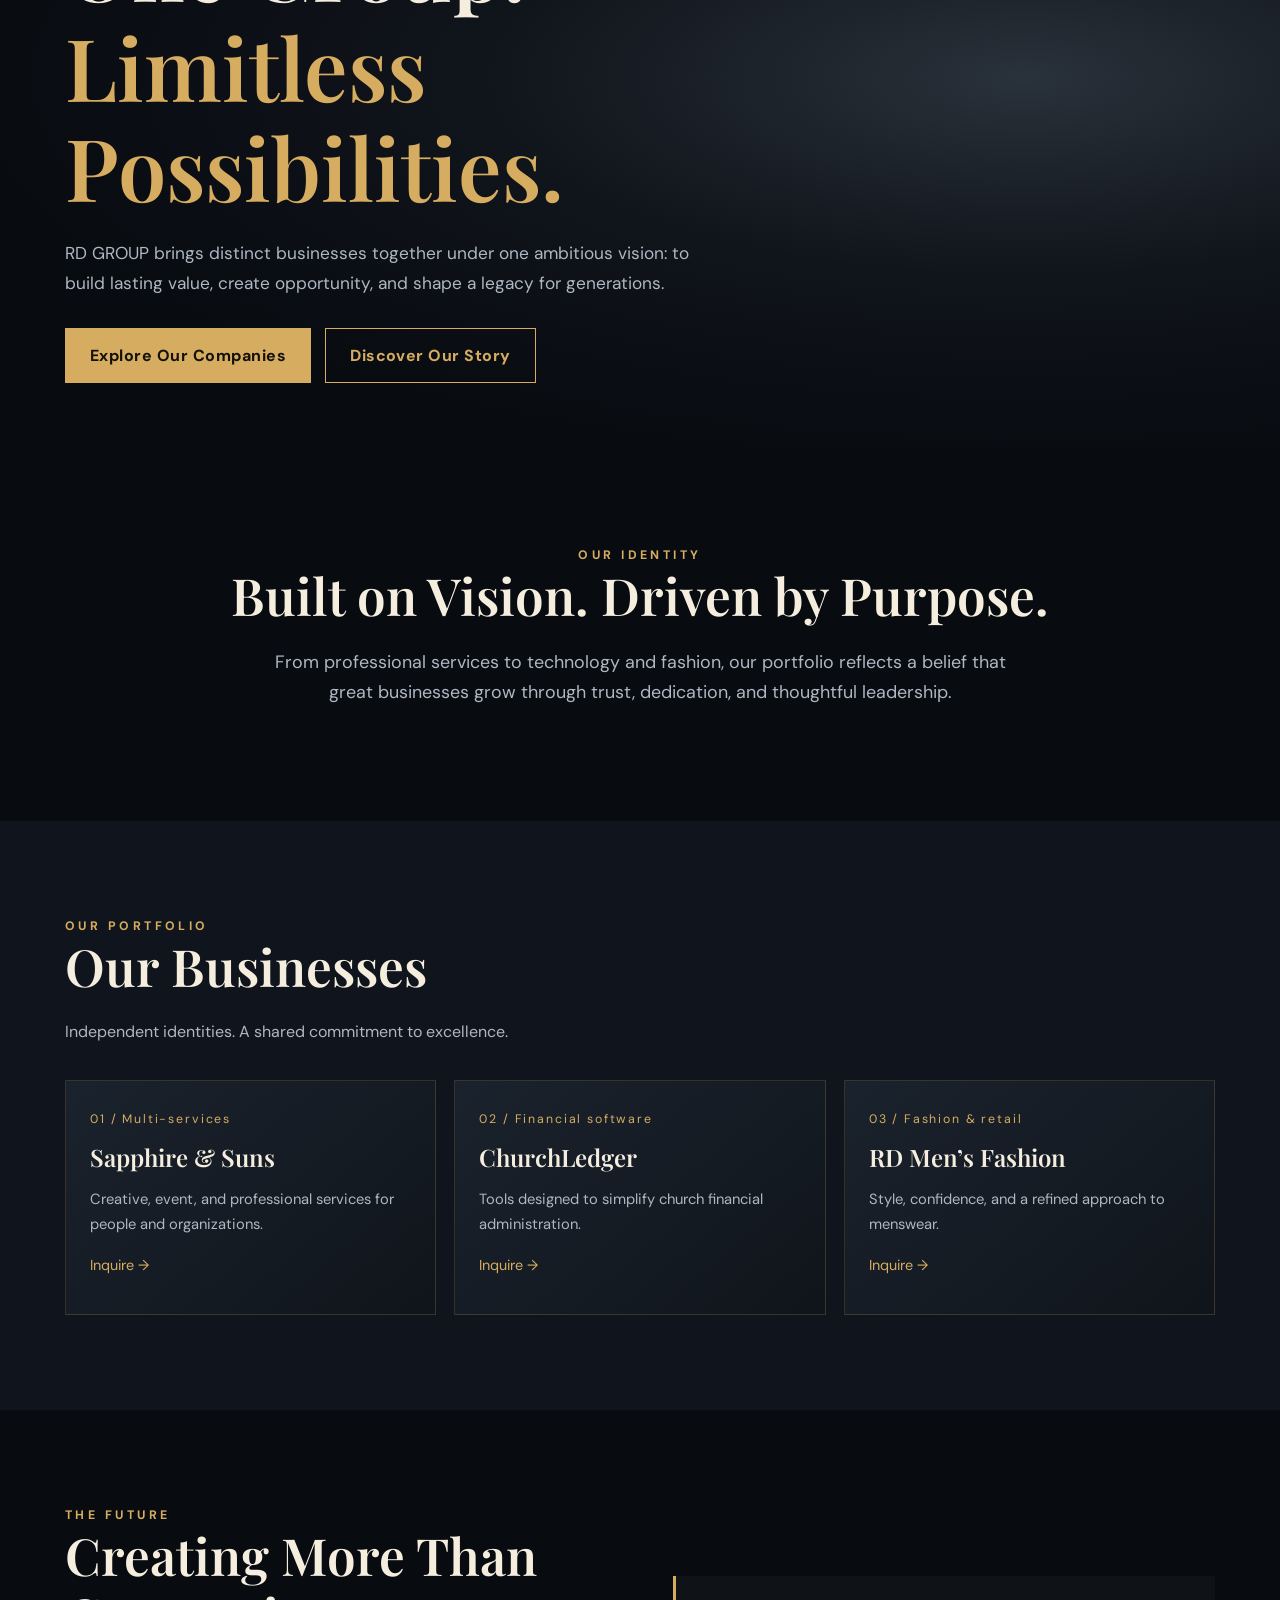
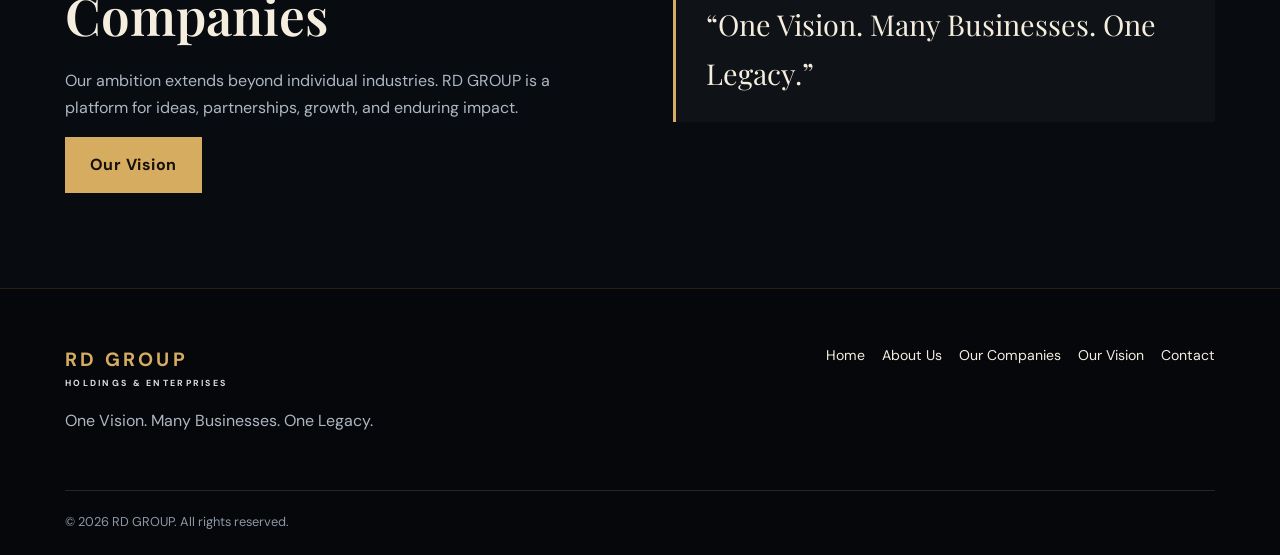
==== commit 9c5ab524: "Add image gallery for RD GROUP businesses and services on homepage" ====
--- a/index.html
+++ b/index.html
@@ -1,5 +1,5 @@
 <!doctype html><html lang="en"><head><meta charset="UTF-8"><meta name="viewport" content="width=device-width,initial-scale=1"><meta name="description" content="RD Group brings businesses together under one vision: useful services, thoughtful growth, and a lasting legacy."><title>RD Group — Holdings & Enterprises</title><style>@import url('https://fonts.googleapis.com/css2?family=DM+Sans:wght@400;500;600;700&family=Playfair+Display:wght@500;600;700&display=swap');:root{--black:#080b10;--panel:#111923;--gold:#d6ad60;--cream:#f5eedf;--muted:#aeb7c2}*{box-sizing:border-box}html{scroll-behavior:smooth}body{margin:0;background:var(--black);color:var(--cream);font:16px/1.7 'DM Sans',sans-serif}a{color:inherit;text-decoration:none}h1,h2,h3{font-family:'Playfair Display',serif;line-height:1.16;font-weight:600}h1{font-size:clamp(2.7rem,7vw,5.4rem);margin:0 0 22px}h2{font-size:clamp(2rem,4vw,3.2rem);margin:0 0 22px}h3{font-size:1.5rem}p{color:var(--muted)}.container{width:min(1150px,90%);margin:auto}.header{position:sticky;top:0;z-index:20;background:#080b10ef;border-bottom:1px solid #ffffff1a;backdrop-filter:blur(15px)}.navwrap{display:flex;align-items:center;justify-content:space-between;min-height:80px}.brand{font-weight:700;letter-spacing:.16em;font-size:1.2rem;color:var(--gold)}.brand small{display:block;font-size:.55rem;letter-spacing:.26em;color:#ddd}.links{display:flex;gap:28px;align-items:center}.links a{font-size:.9rem;color:#d7d7d7}.links a:hover,.links a.active{color:var(--gold)}.menu{display:none;background:none;color:var(--gold);border:1px solid #6b5835;padding:8px 12px;border-radius:4px;font-size:1.4rem}.hero{min-height:690px;display:grid;align-items:center;background:radial-gradient(ellipse at 80% 40%,#29313a 0%,#10141b 38%,#080b10 73%)}.hero-grid{display:grid;grid-template-columns:1.05fr .95fr;gap:30px;align-items:center}.eyebrow{text-transform:uppercase;color:var(--gold);font-size:.77rem;letter-spacing:.28em;font-weight:700}.gold{color:var(--gold)}.hero p{font-size:1.08rem;max-width:560px}.hero-logo{width:100%;max-width:540px;box-shadow:0 15px 65px #0008}.buttons{display:flex;flex-wrap:wrap;gap:14px;margin-top:30px}.btn{display:inline-block;border:1px solid var(--gold);background:var(--gold);color:#14100a;font-weight:700;padding:13px 24px;letter-spacing:.03em}.btn.alt{background:transparent;color:var(--gold)}.section{padding:95px 0}.section.dark{background:#10151d}.lead{max-width:740px;font-size:1.12rem}.grid{display:grid;grid-template-columns:repeat(4,1fr);gap:18px;margin-top:35px}.card{padding:28px 24px;border:1px solid #b88c4838;background:linear-gradient(140deg,#1a222d,#10151b);min-height:235px}.card .num{font-size:.77rem;color:var(--gold);letter-spacing:.15em}.card h3{margin:14px 0}.card p{font-size:.92rem}.card a{color:var(--gold);font-size:.9rem}.split{display:grid;grid-template-columns:1fr 1fr;gap:65px;align-items:center}.quote{border-left:3px solid var(--gold);padding:24px 30px;background:#ffffff07;font-family:'Playfair Display',serif;font-size:1.8rem}.pagehero{padding:115px 0 90px;background:radial-gradient(circle at 85% 10%,#26313b,#090c12 65%);border-bottom:1px solid #ffffff16}.pagehero p{max-width:730px;font-size:1.15rem}.pill{display:inline-block;border:1px solid #98743b;padding:6px 12px;color:var(--gold);font-size:.78rem;letter-spacing:.08em;margin:6px 6px 6px 0}.contact-grid{display:grid;grid-template-columns:.8fr 1.2fr;gap:55px}.field{display:block;margin-bottom:18px;color:#e9e3d6;font-size:.9rem}.field input,.field textarea,.field select{display:block;width:100%;padding:14px;margin-top:7px;background:#151d27;border:1px solid #ffffff30;color:white;font:inherit;border-radius:0}.field textarea{min-height:150px}.notice{font-size:.86rem;color:#c9b995}.footer{padding:55px 0 22px;background:#05070b;border-top:1px solid #b88c4830}.footgrid{display:flex;justify-content:space-between;gap:30px;flex-wrap:wrap}.footlinks{display:flex;flex-wrap:wrap;gap:17px;font-size:.88rem}.copyright{border-top:1px solid #ffffff20;margin-top:40px;padding-top:20px;font-size:.8rem;color:#8e98a5}.center{text-align:center}.center .lead{margin-left:auto;margin-right:auto}@media(max-width:850px){.grid{grid-template-columns:repeat(2,1fr)}.hero-grid,.split,.contact-grid{grid-template-columns:1fr}.hero{padding:70px 0}.hero-logo{max-width:400px}.menu{display:block}.links{display:none;position:absolute;left:0;right:0;top:80px;background:#10151d;flex-direction:column;padding:24px}.links.open{display:flex}}@media(max-width:520px){.grid{grid-template-columns:1fr}.section{padding:65px 0}.pagehero{padding:75px 0}.hero-logo{max-width:100%}}
 .brand:has(.header-logo){display:flex;align-items:center;line-height:1;letter-spacing:normal;padding:8px 0}.header-logo{display:block;width:145px;height:auto;max-height:96px;object-fit:contain}.hero-grid{grid-template-columns:1fr}.hero-grid>div{max-width:850px}.hero{min-height:620px}.hero p{max-width:650px}@media(max-width:850px){.links{top:100%}.header-logo{width:115px;max-height:78px}}
 
-[hidden]{display:none!important}.header-logo{width:170px;max-height:114px}.grid:has(>.card:nth-child(3):last-child){grid-template-columns:repeat(3,minmax(0,1fr))}a:focus-visible,button:focus-visible{outline:2px solid var(--gold);outline-offset:5px}@media(max-width:850px){.header-logo{width:125px;max-height:84px}.grid:has(>.card:nth-child(3):last-child){grid-template-columns:1fr}}.tech-image-banner{margin:28px auto 0;width:min(1150px,90%);display:grid;grid-template-columns:1.1fr .9fr;gap:20px;align-items:center}.tech-image-banner img{width:100%;height:270px;object-fit:cover;border-radius:12px;border:1px solid #d6ad6045}.tech-image-banner h2{font-size:clamp(1.7rem,3vw,2.5rem)}@media(max-width:750px){.tech-image-banner{grid-template-columns:1fr}.tech-image-banner img{height:220px}}</style></head><body><header class="header"><div class="container navwrap"><a class="brand" href="#index" aria-label="RD Group home"><img class="header-logo" src="[data-uri]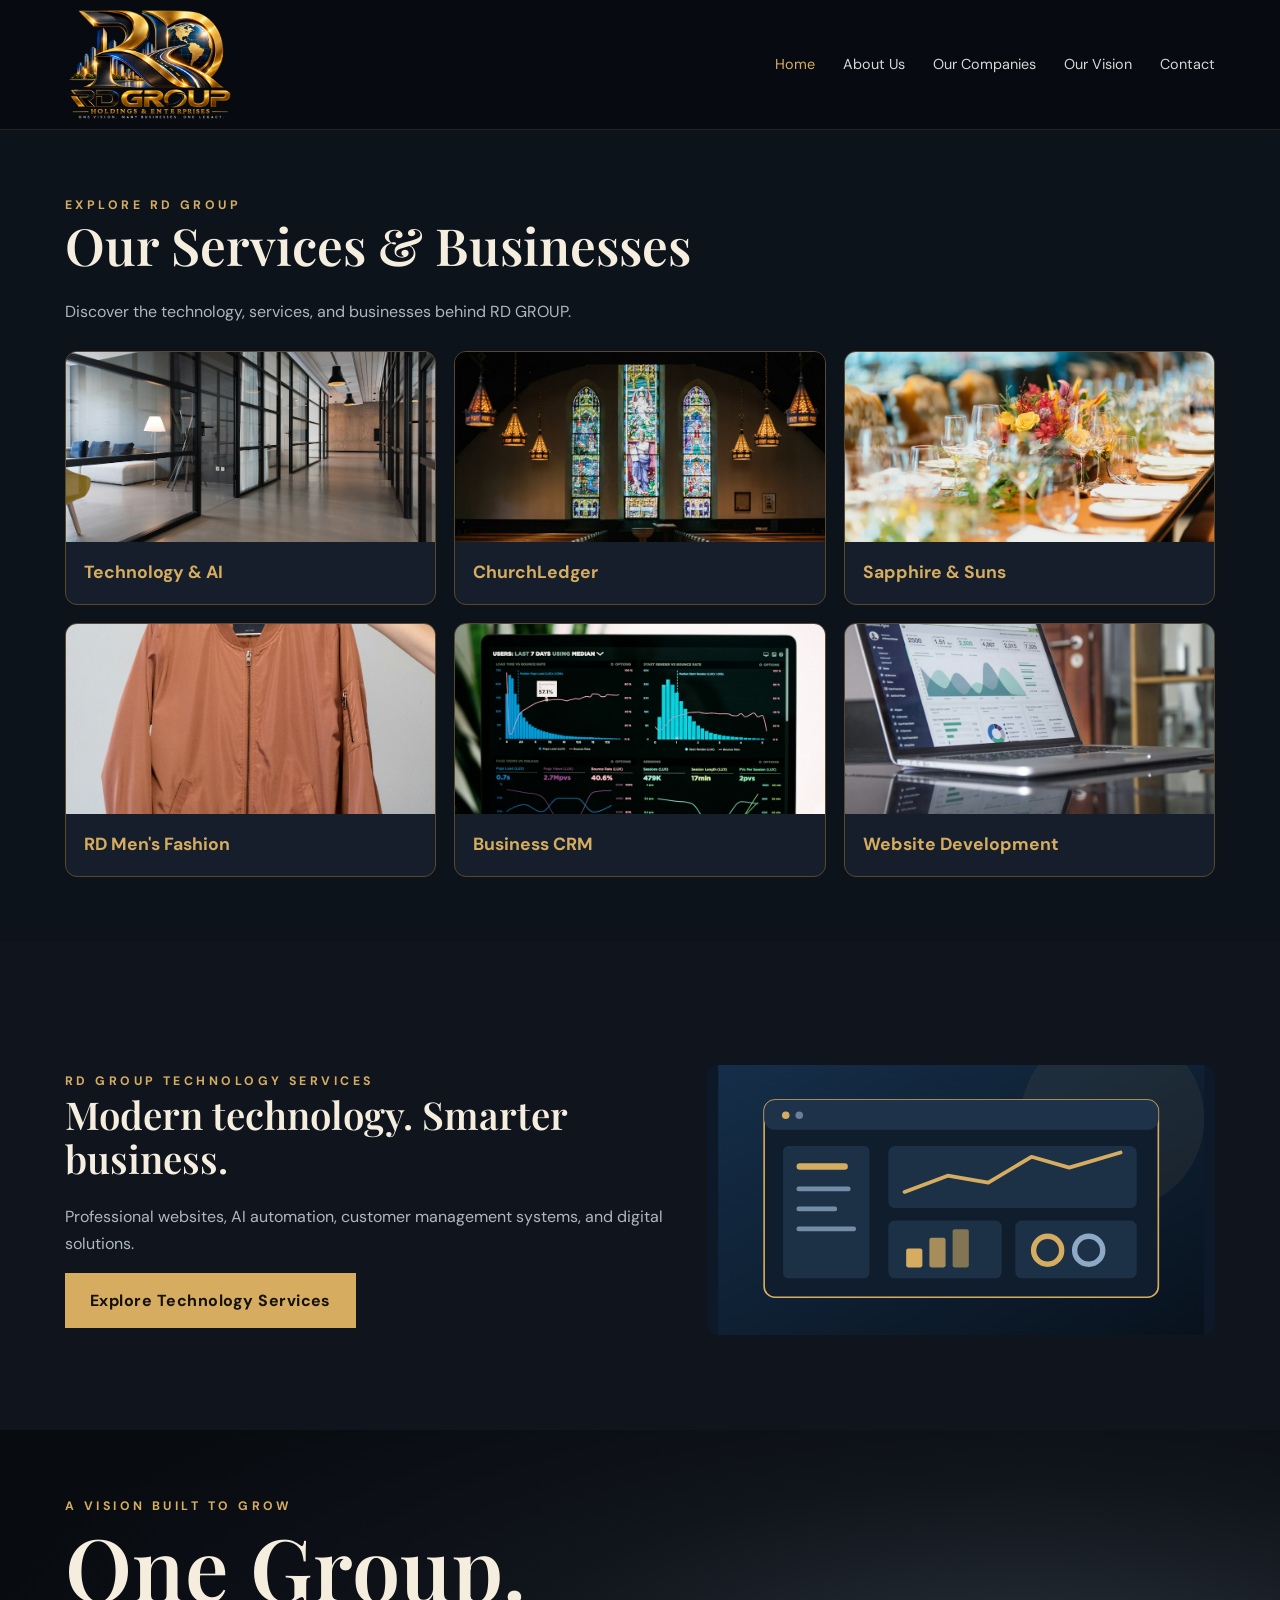
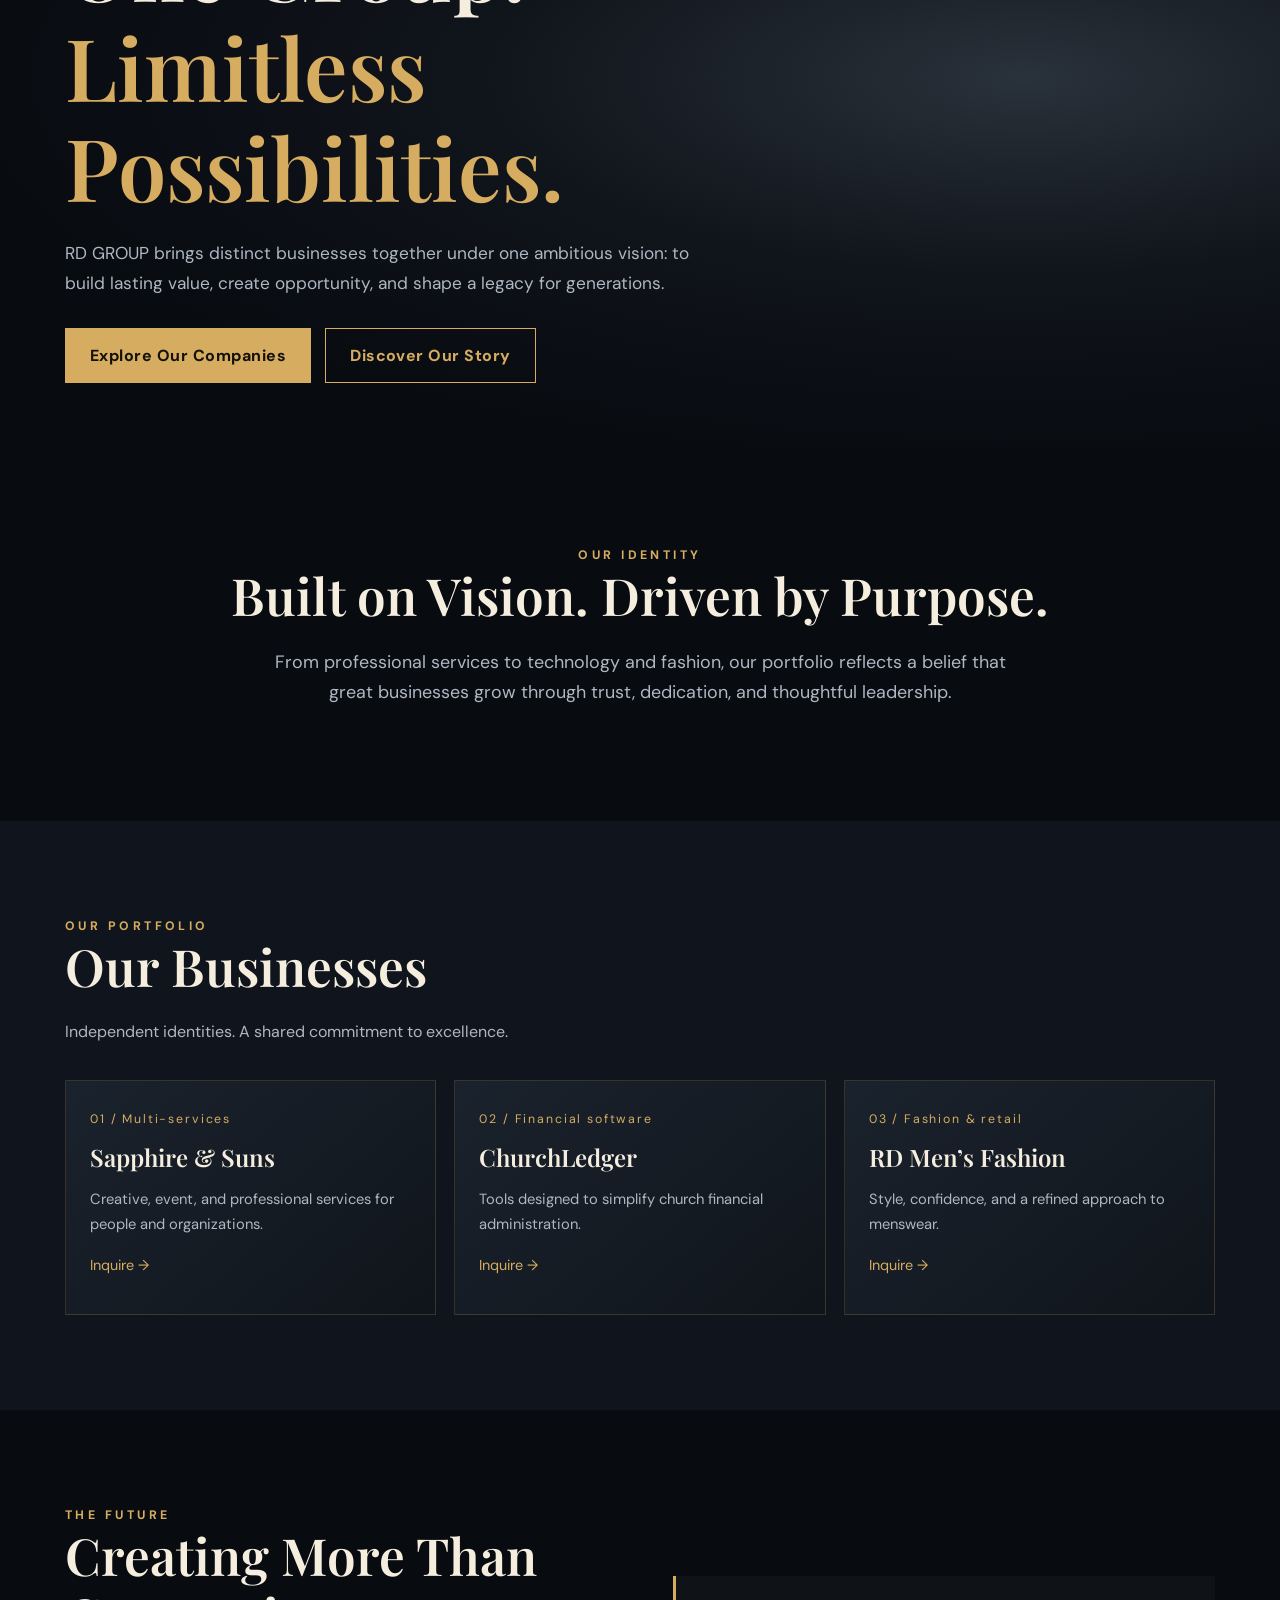
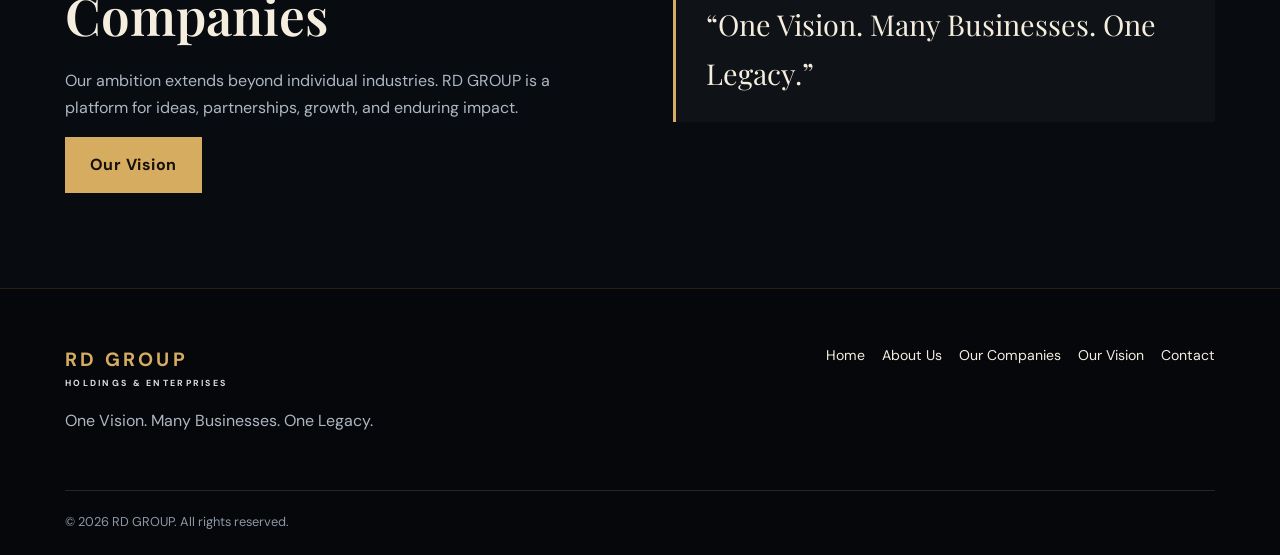
==== commit 1fa60e5b: "Embed six homepage service photographs for reliable display" ====
--- a/index.html
+++ b/index.html
@@ -1,5 +1,5 @@
 <!doctype html><html lang="en"><head><meta charset="UTF-8"><meta name="viewport" content="width=device-width,initial-scale=1"><meta name="description" content="RD Group brings businesses together under one vision: useful services, thoughtful growth, and a lasting legacy."><title>RD Group — Holdings & Enterprises</title><style>@import url('https://fonts.googleapis.com/css2?family=DM+Sans:wght@400;500;600;700&family=Playfair+Display:wght@500;600;700&display=swap');:root{--black:#080b10;--panel:#111923;--gold:#d6ad60;--cream:#f5eedf;--muted:#aeb7c2}*{box-sizing:border-box}html{scroll-behavior:smooth}body{margin:0;background:var(--black);color:var(--cream);font:16px/1.7 'DM Sans',sans-serif}a{color:inherit;text-decoration:none}h1,h2,h3{font-family:'Playfair Display',serif;line-height:1.16;font-weight:600}h1{font-size:clamp(2.7rem,7vw,5.4rem);margin:0 0 22px}h2{font-size:clamp(2rem,4vw,3.2rem);margin:0 0 22px}h3{font-size:1.5rem}p{color:var(--muted)}.container{width:min(1150px,90%);margin:auto}.header{position:sticky;top:0;z-index:20;background:#080b10ef;border-bottom:1px solid #ffffff1a;backdrop-filter:blur(15px)}.navwrap{display:flex;align-items:center;justify-content:space-between;min-height:80px}.brand{font-weight:700;letter-spacing:.16em;font-size:1.2rem;color:var(--gold)}.brand small{display:block;font-size:.55rem;letter-spacing:.26em;color:#ddd}.links{display:flex;gap:28px;align-items:center}.links a{font-size:.9rem;color:#d7d7d7}.links a:hover,.links a.active{color:var(--gold)}.menu{display:none;background:none;color:var(--gold);border:1px solid #6b5835;padding:8px 12px;border-radius:4px;font-size:1.4rem}.hero{min-height:690px;display:grid;align-items:center;background:radial-gradient(ellipse at 80% 40%,#29313a 0%,#10141b 38%,#080b10 73%)}.hero-grid{display:grid;grid-template-columns:1.05fr .95fr;gap:30px;align-items:center}.eyebrow{text-transform:uppercase;color:var(--gold);font-size:.77rem;letter-spacing:.28em;font-weight:700}.gold{color:var(--gold)}.hero p{font-size:1.08rem;max-width:560px}.hero-logo{width:100%;max-width:540px;box-shadow:0 15px 65px #0008}.buttons{display:flex;flex-wrap:wrap;gap:14px;margin-top:30px}.btn{display:inline-block;border:1px solid var(--gold);background:var(--gold);color:#14100a;font-weight:700;padding:13px 24px;letter-spacing:.03em}.btn.alt{background:transparent;color:var(--gold)}.section{padding:95px 0}.section.dark{background:#10151d}.lead{max-width:740px;font-size:1.12rem}.grid{display:grid;grid-template-columns:repeat(4,1fr);gap:18px;margin-top:35px}.card{padding:28px 24px;border:1px solid #b88c4838;background:linear-gradient(140deg,#1a222d,#10151b);min-height:235px}.card .num{font-size:.77rem;color:var(--gold);letter-spacing:.15em}.card h3{margin:14px 0}.card p{font-size:.92rem}.card a{color:var(--gold);font-size:.9rem}.split{display:grid;grid-template-columns:1fr 1fr;gap:65px;align-items:center}.quote{border-left:3px solid var(--gold);padding:24px 30px;background:#ffffff07;font-family:'Playfair Display',serif;font-size:1.8rem}.pagehero{padding:115px 0 90px;background:radial-gradient(circle at 85% 10%,#26313b,#090c12 65%);border-bottom:1px solid #ffffff16}.pagehero p{max-width:730px;font-size:1.15rem}.pill{display:inline-block;border:1px solid #98743b;padding:6px 12px;color:var(--gold);font-size:.78rem;letter-spacing:.08em;margin:6px 6px 6px 0}.contact-grid{display:grid;grid-template-columns:.8fr 1.2fr;gap:55px}.field{display:block;margin-bottom:18px;color:#e9e3d6;font-size:.9rem}.field input,.field textarea,.field select{display:block;width:100%;padding:14px;margin-top:7px;background:#151d27;border:1px solid #ffffff30;color:white;font:inherit;border-radius:0}.field textarea{min-height:150px}.notice{font-size:.86rem;color:#c9b995}.footer{padding:55px 0 22px;background:#05070b;border-top:1px solid #b88c4830}.footgrid{display:flex;justify-content:space-between;gap:30px;flex-wrap:wrap}.footlinks{display:flex;flex-wrap:wrap;gap:17px;font-size:.88rem}.copyright{border-top:1px solid #ffffff20;margin-top:40px;padding-top:20px;font-size:.8rem;color:#8e98a5}.center{text-align:center}.center .lead{margin-left:auto;margin-right:auto}@media(max-width:850px){.grid{grid-template-columns:repeat(2,1fr)}.hero-grid,.split,.contact-grid{grid-template-columns:1fr}.hero{padding:70px 0}.hero-logo{max-width:400px}.menu{display:block}.links{display:none;position:absolute;left:0;right:0;top:80px;background:#10151d;flex-direction:column;padding:24px}.links.open{display:flex}}@media(max-width:520px){.grid{grid-template-columns:1fr}.section{padding:65px 0}.pagehero{padding:75px 0}.hero-logo{max-width:100%}}
 .brand:has(.header-logo){display:flex;align-items:center;line-height:1;letter-spacing:normal;padding:8px 0}.header-logo{display:block;width:145px;height:auto;max-height:96px;object-fit:contain}.hero-grid{grid-template-columns:1fr}.hero-grid>div{max-width:850px}.hero{min-height:620px}.hero p{max-width:650px}@media(max-width:850px){.links{top:100%}.header-logo{width:115px;max-height:78px}}
 
-[hidden]{display:none!important}.header-logo{width:170px;max-height:114px}.grid:has(>.card:nth-child(3):last-child){grid-template-columns:repeat(3,minmax(0,1fr))}a:focus-visible,button:focus-visible{outline:2px solid var(--gold);outline-offset:5px}@media(max-width:850px){.header-logo{width:125px;max-height:84px}.grid:has(>.card:nth-child(3):last-child){grid-template-columns:1fr}}.tech-image-banner{margin:28px auto 0;width:min(1150px,90%);display:grid;grid-template-columns:1.1fr .9fr;gap:20px;align-items:center}.tech-image-banner img{width:100%;height:270px;object-fit:cover;border-radius:12px;border:1px solid #d6ad6045}.tech-image-banner h2{font-size:clamp(1.7rem,3vw,2.5rem)}@media(max-width:750px){.tech-image-banner{grid-template-columns:1fr}.tech-image-banner img{height:220px}}.rd-photo-showcase{padding:65px 0;background:#0d131b}.rd-photo-showcase .rd-photo-grid{display:grid;grid-template-columns:repeat(3,minmax(0,1fr));gap:18px;margin-top:26px}.rd-photo-card{background:#151e2a;border:1px solid #5a482d;border-radius:12px;overflow:hidden;display:block}.rd-photo-card img{width:100%;height:190px;object-fit:cover;display:block;background:linear-gradient(135deg,#24354b,#111923)}.rd-photo-card .rd-caption{padding:16px 18px;font-size:1.1rem;color:#d6ad60;font-weight:700}.rd-photo-showcase .rd-intro{max-width:720px}@media(max-width:800px){.rd-photo-showcase .rd-photo-grid{grid-template-columns:repeat(2,minmax(0,1fr))}}@media(max-width:520px){.rd-photo-showcase .rd-photo-grid{grid-template-columns:1fr}.rd-photo-card img{height:225px}}</style></head><body><header class="header"><div class="container navwrap"><a class="brand" href="#index" aria-label="RD Group home"><img class="header-logo" src="[data-uri]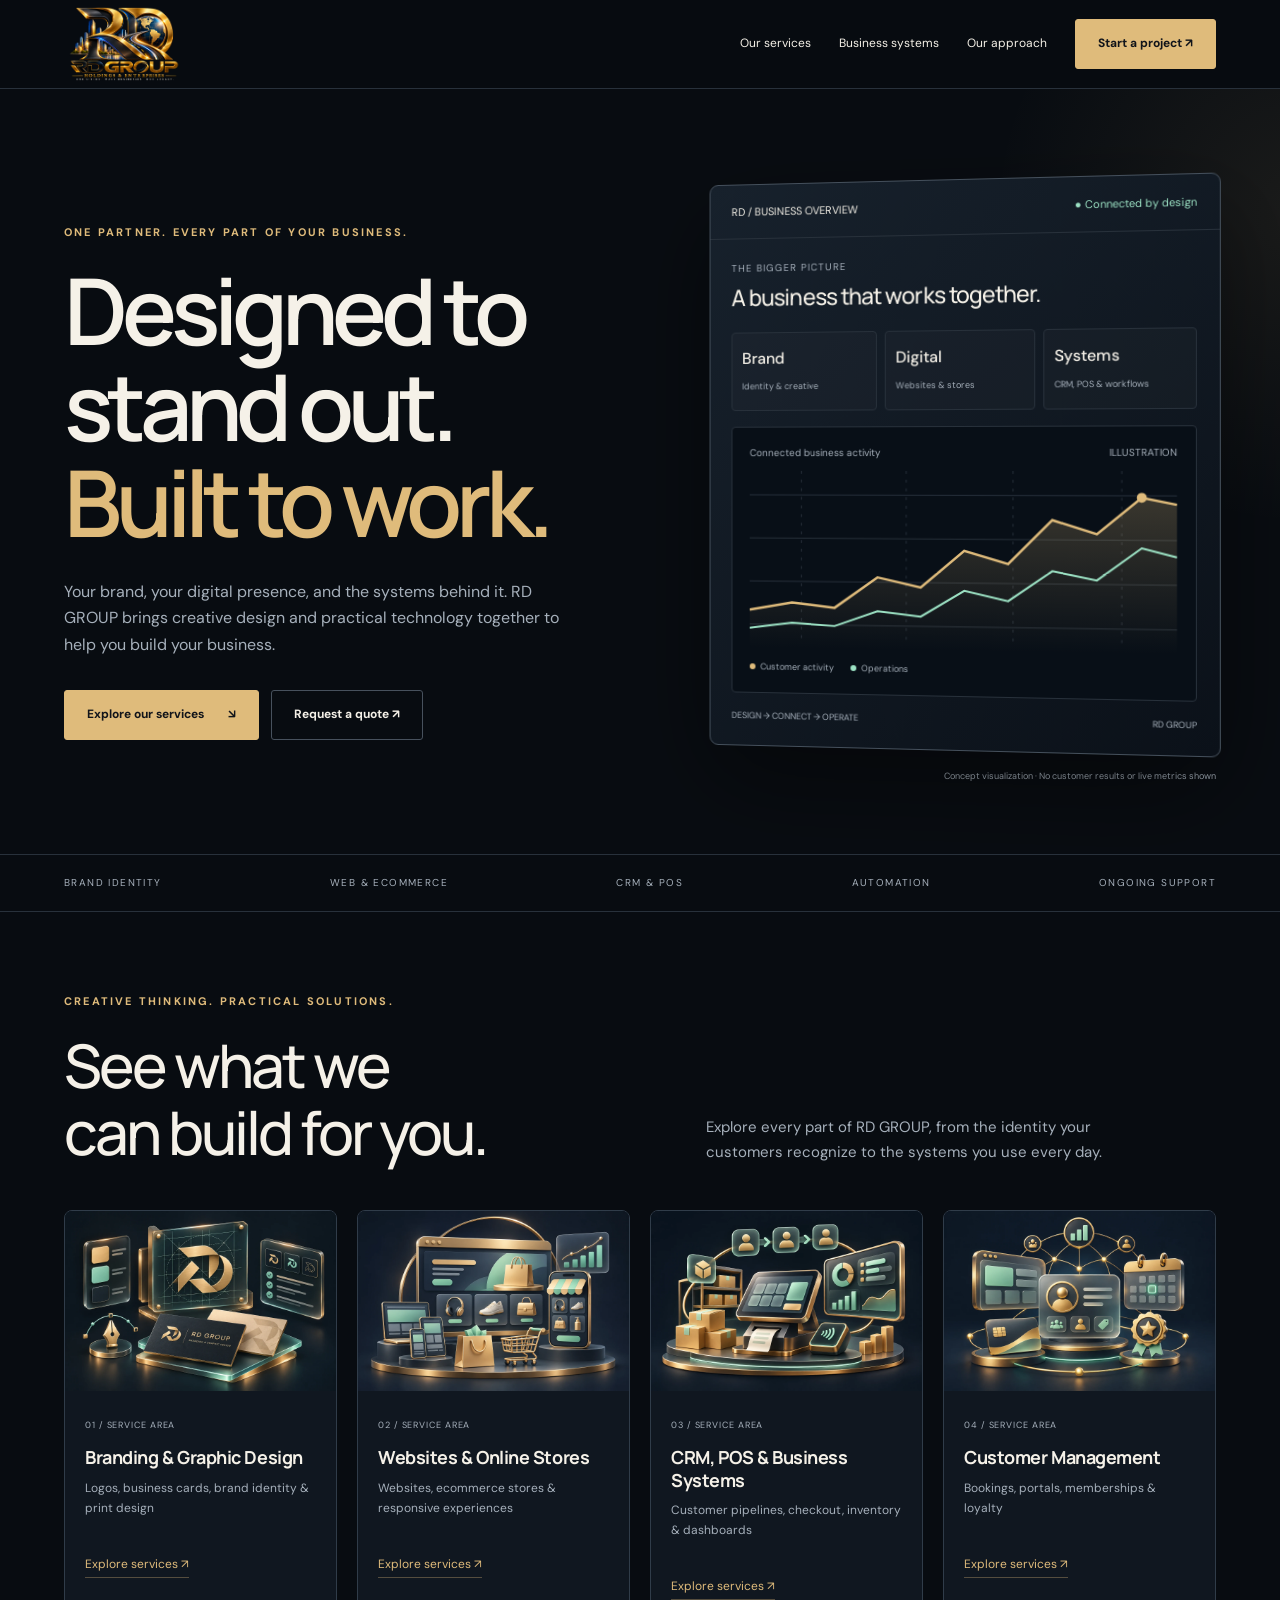
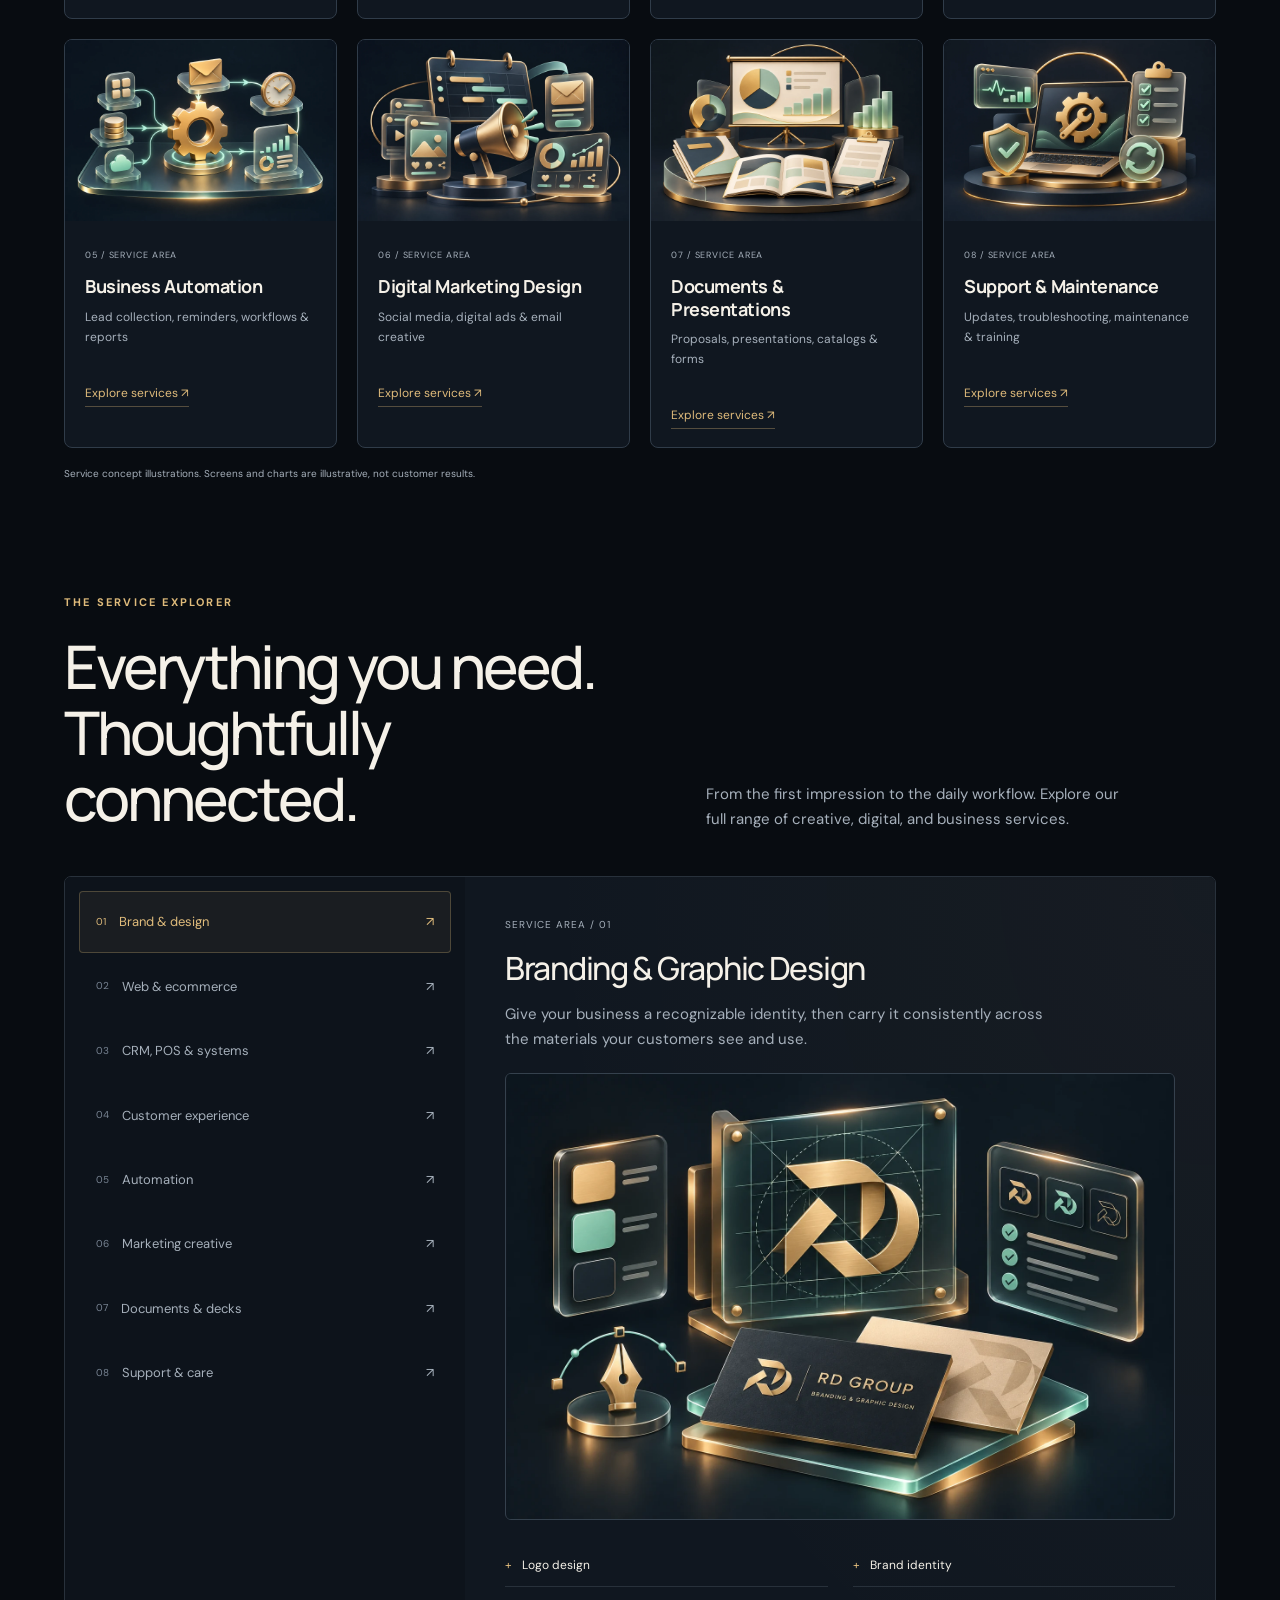
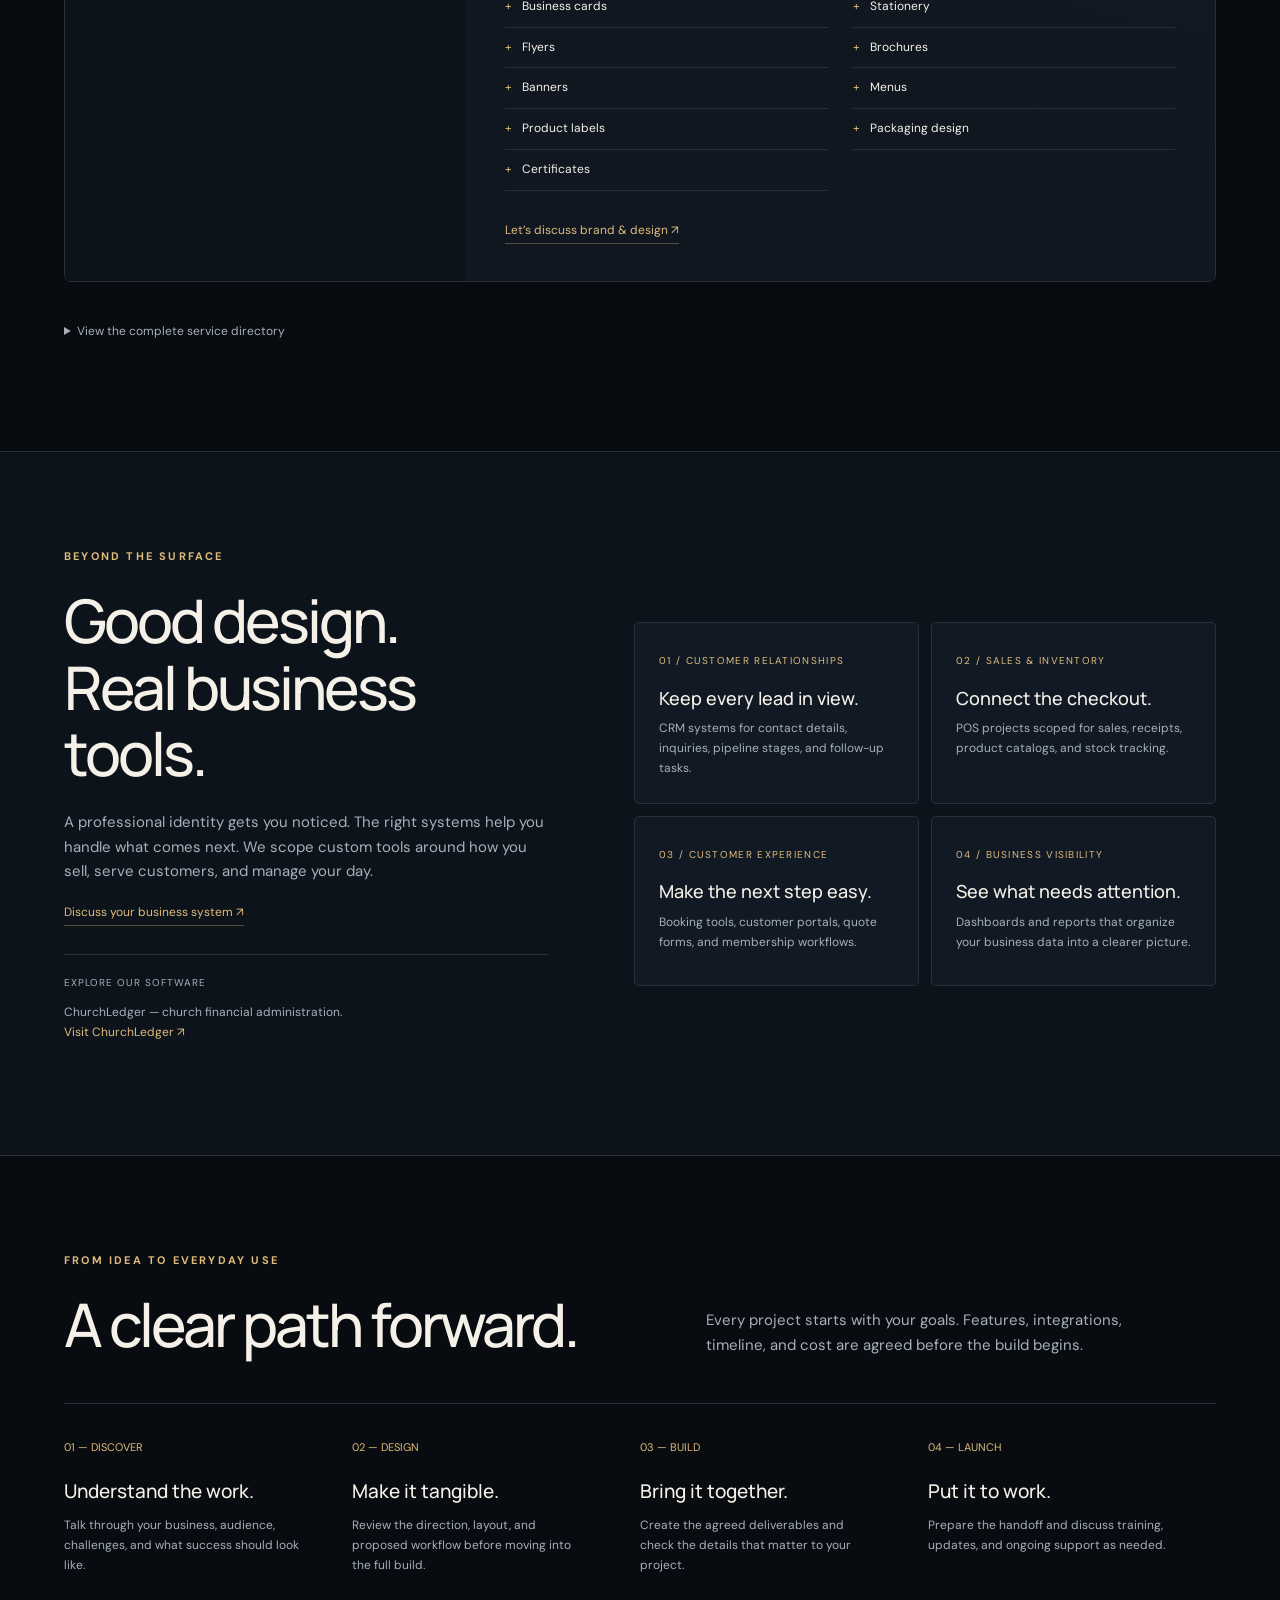
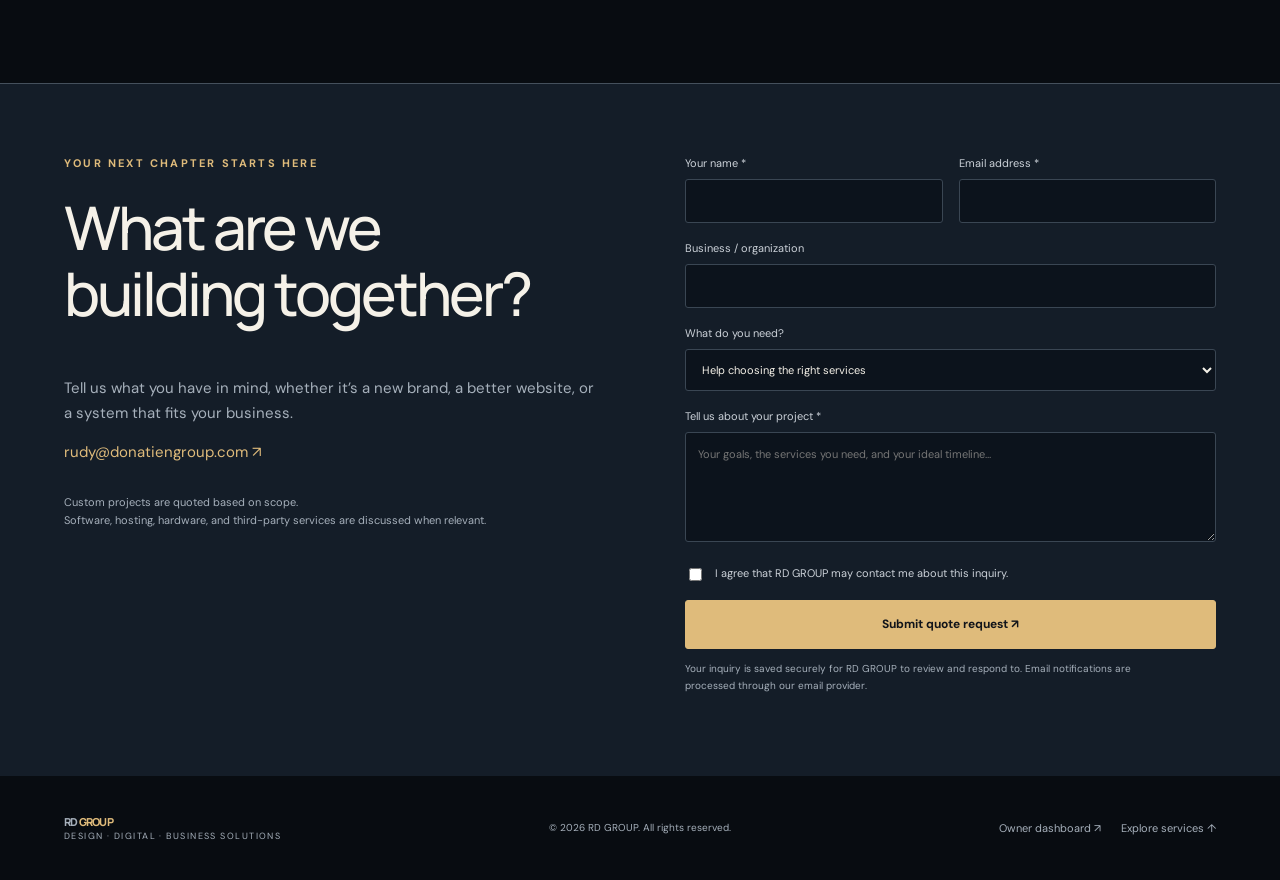
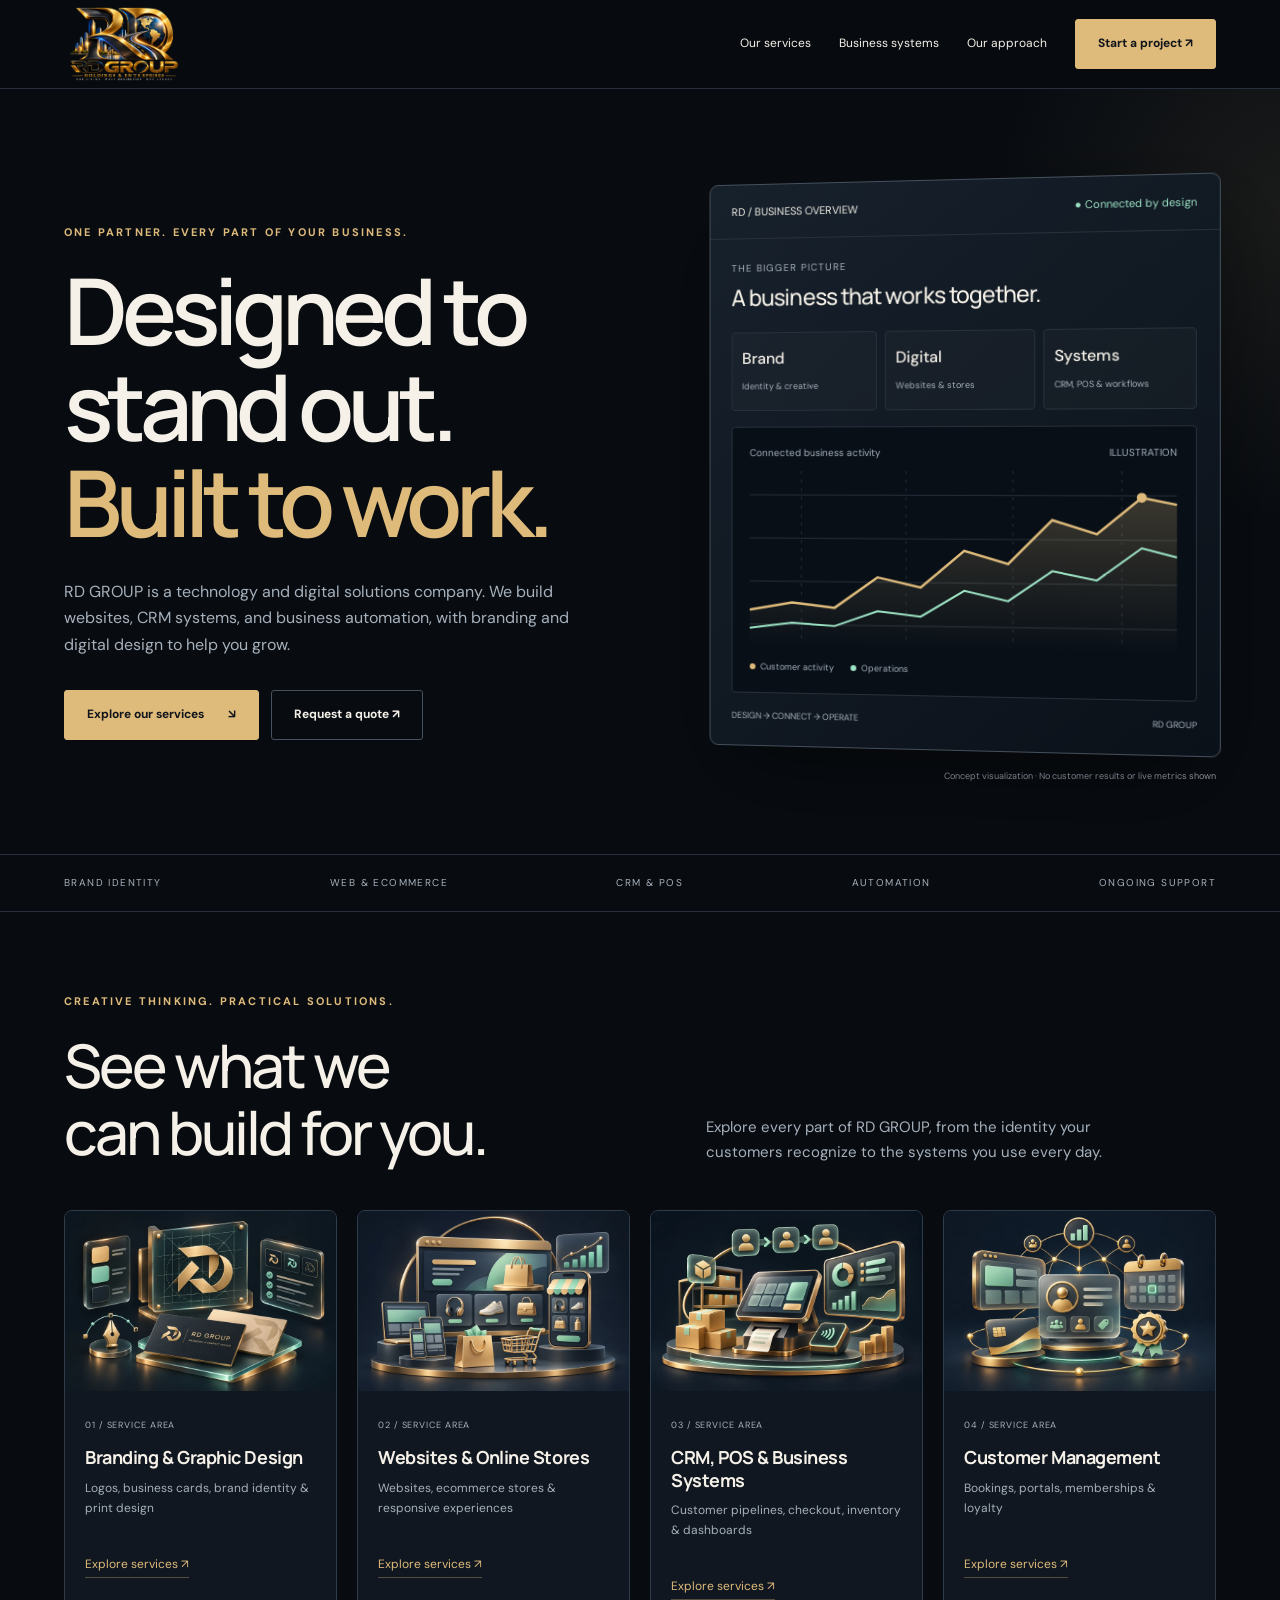
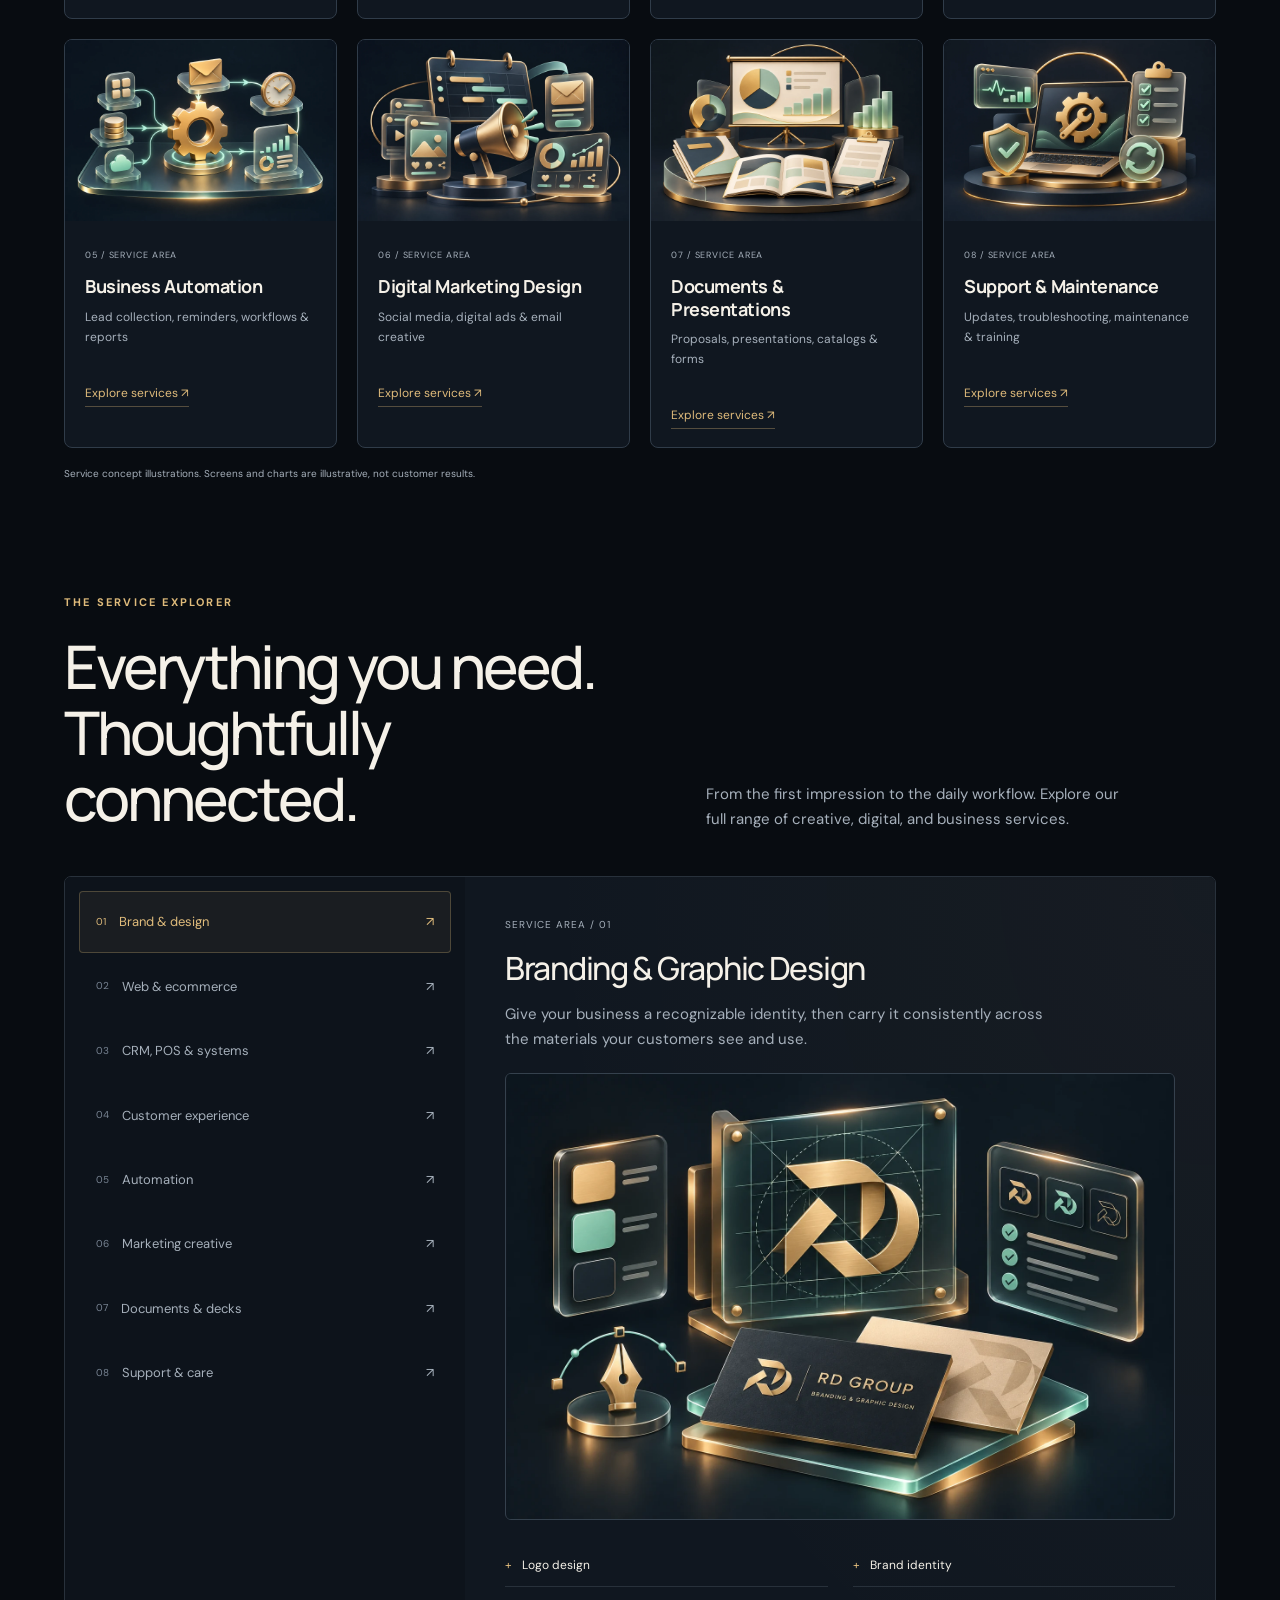
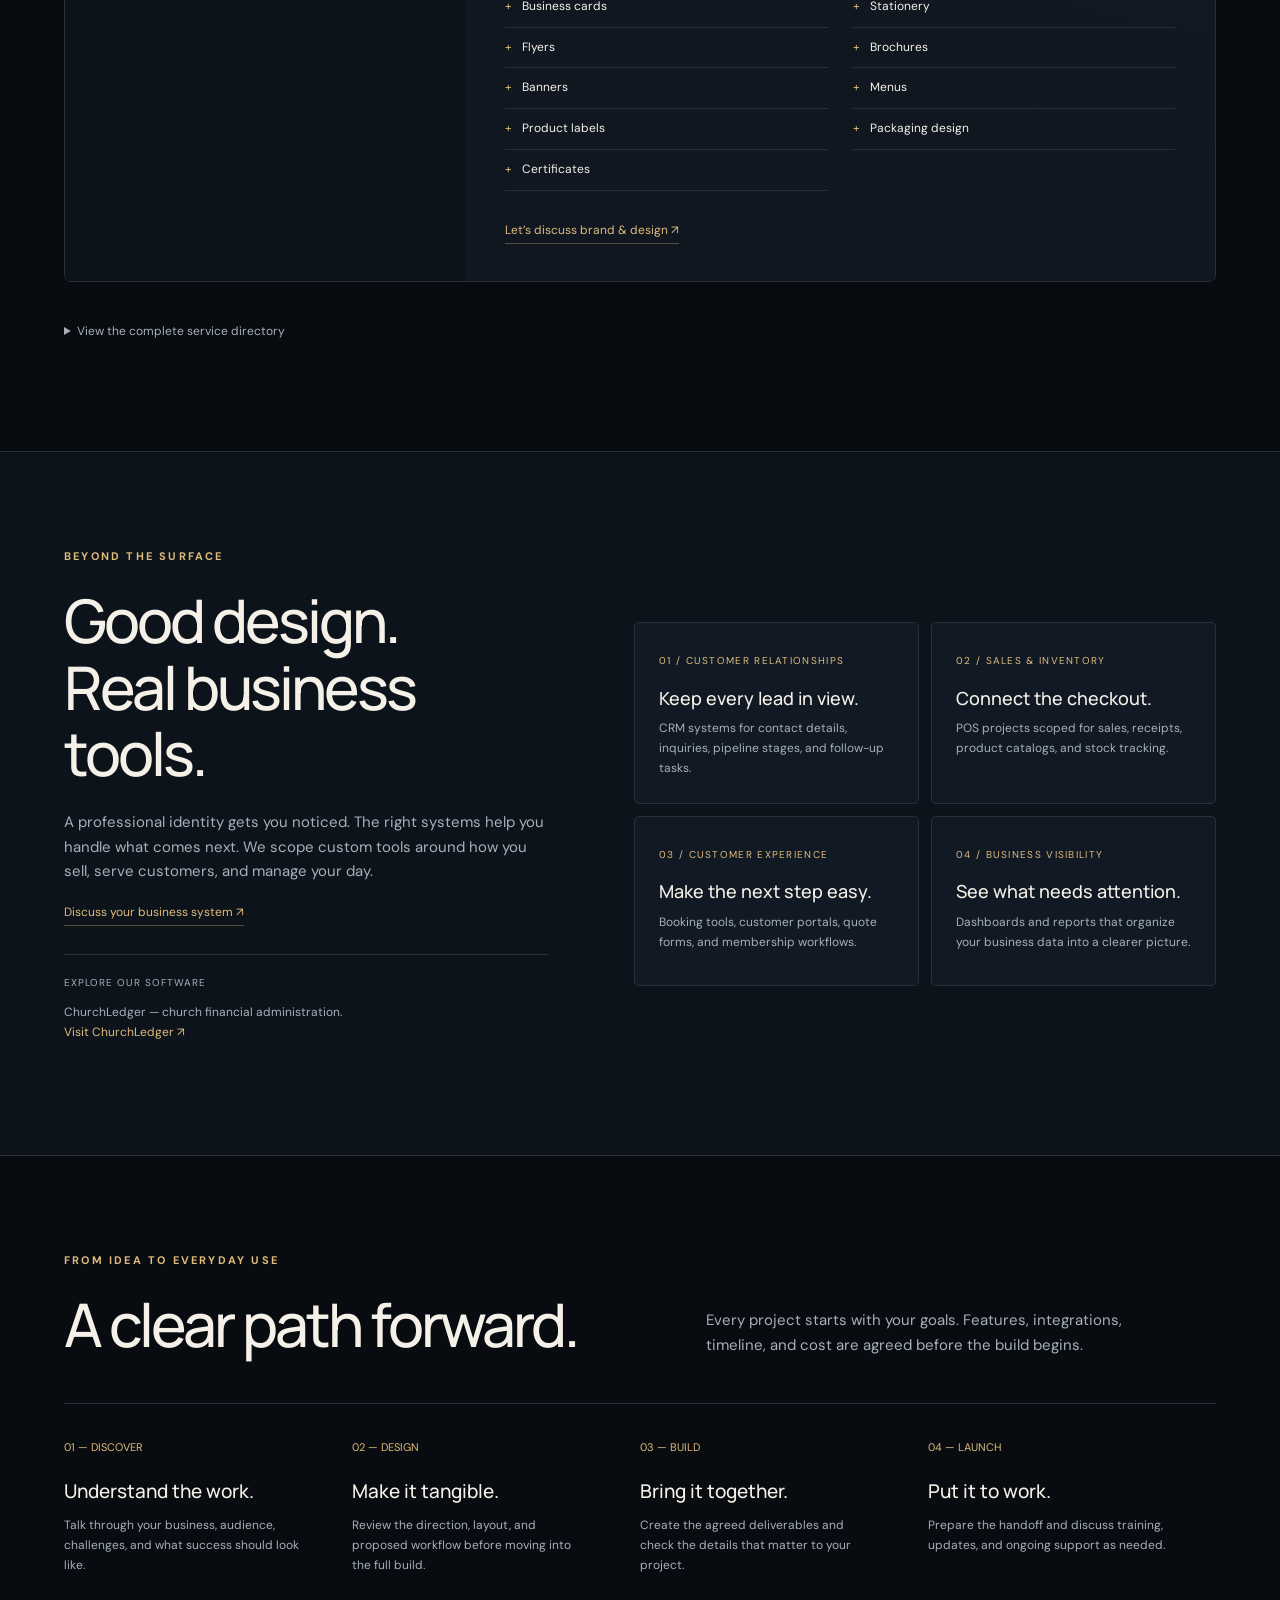
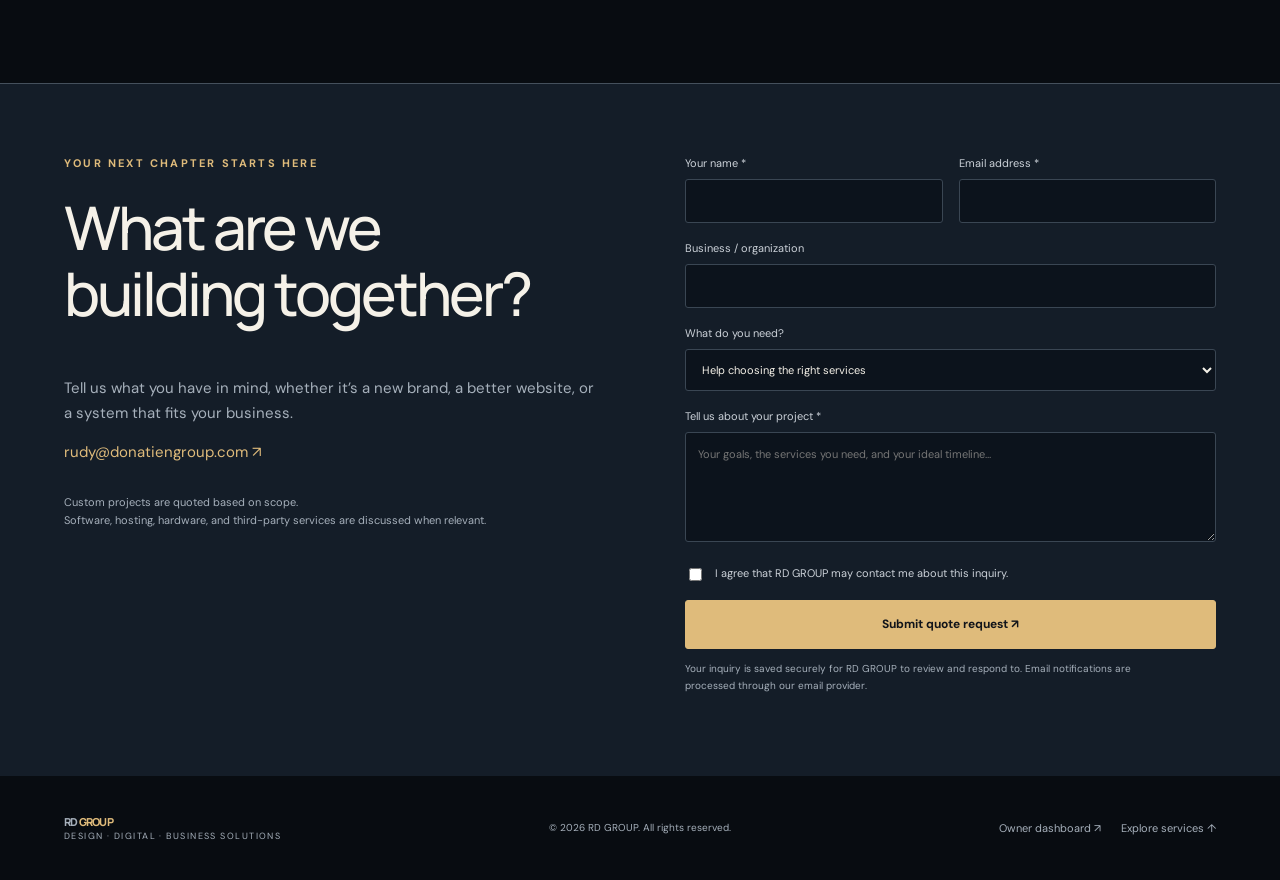
